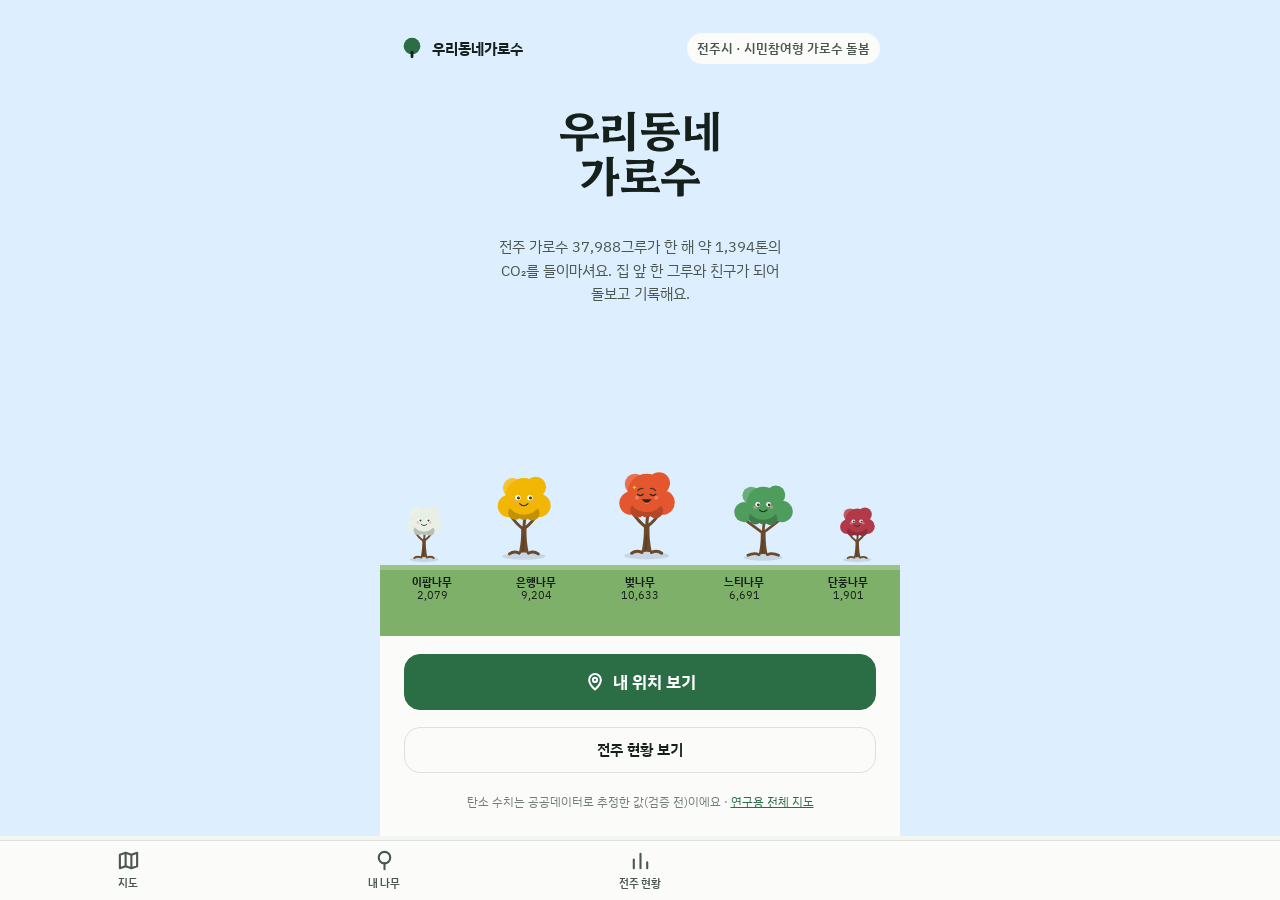
==== docs/index.html @ a2a8ff5c "시민 직접 나무 등록과 AI 잎 사진 수종 인식 추가 - 지도 '나무 등록': GPS 위치(정확도 원, 핀 끌기·지도 누르기, 전주 경계 밖 막기) → 사진 → 수종(목록·AI·모" ====
<!doctype html>
<html lang="ko">
<head>
<meta charset="utf-8">
<meta name="viewport" content="width=device-width, initial-scale=1, viewport-fit=cover">
<title>우리동네가로수</title>
<meta name="description" content="전주 가로수와 친구가 되어 돌보고, 나무의 탄소 흡수와 나의 생활 실천 감축을 함께 기록하는 시민참여형 가로수 SNS">
<meta name="theme-color" content="#2b6d45">
<link rel="icon" href="data:image/svg+xml,%3Csvg xmlns='http://www.w3.org/2000/svg' viewBox='0 0 32 32'%3E%3Ccircle cx='16' cy='13' r='10' fill='%232b6d45'/%3E%3Crect x='14.5' y='20' width='3' height='9' rx='1' fill='%23185131'/%3E%3C/svg%3E">
<link rel="preconnect" href="https://fonts.googleapis.com">
<link rel="preconnect" href="https://fonts.gstatic.com" crossorigin>
<link rel="stylesheet" href="https://fonts.googleapis.com/css2?family=Hahmlet:wght@500;650&family=IBM+Plex+Sans+KR:wght@400;500;600&family=IBM+Plex+Mono:wght@400;500&display=swap">
<link rel="stylesheet" href="styles.css">
<link rel="stylesheet" href="home.css">
<link rel="stylesheet" href="design.css">
<link rel="stylesheet" href="register.css">
</head>
<body class="app intro-mode">
<header class="topbar" id="topbar">
  <button type="button" class="back-btn" id="backBtn" aria-label="뒤로 가기">‹ <span>뒤로</span></button>
  <span class="topbar-title" id="topbarTitle"></span>
  <a class="home-btn" href="#intro" aria-label="처음 화면">처음</a>
</header>
<main id="main">
  <section id="s-intro" class="screen" aria-label="시작 화면">
    <div class="intro-inner"><h1 class="intro-title">우리동네<br>가로수</h1><p class="intro-lede">불러오는 중…</p></div>
  </section>
  <section id="s-city" class="screen" hidden aria-label="전주 가로수 현황"></section>
  <section id="s-map" class="screen map-screen" hidden aria-label="지도에서 가로수 찾기"></section>
  <section id="s-sns" class="screen" hidden aria-label="내 나무"></section>
  <section id="s-tree" class="screen" hidden aria-label="나무 프로필"></section>
  <section id="s-chat" class="screen" hidden aria-label="나무와 대화"></section>
  <section id="s-group" class="screen" hidden aria-label="공동보호자 대화"></section>
  <section id="s-photo" class="screen" hidden aria-label="실제 나무 사진과 캐릭터"></section>
  <section id="s-ar" class="screen" hidden aria-label="AR 보기"></section>
</main>

<nav class="tabbar" aria-label="화면">
  <a href="#map" data-screen="map" aria-current="false"><svg viewBox="0 0 24 24" fill="none" stroke="currentColor" stroke-width="2.2" stroke-linejoin="round" aria-hidden="true"><path d="M3 6l6-2 6 2 6-2v14l-6 2-6-2-6 2z"/><path d="M9 4v14M15 6v14"/></svg>지도</a>
  <a href="#sns" data-screen="sns" aria-current="false"><svg viewBox="0 0 24 24" fill="none" stroke="currentColor" stroke-width="2.2" stroke-linecap="round" aria-hidden="true"><circle cx="12" cy="9" r="6"/><path d="M12 15v6"/></svg>내 나무</a>
  <a href="#city" data-screen="city" aria-current="false"><svg viewBox="0 0 24 24" fill="none" stroke="currentColor" stroke-width="2.2" stroke-linecap="round" aria-hidden="true"><path d="M5 20V11M12 20V5M19 20v-6"/></svg>전주 현황</a>
</nav>
<div id="toast" role="status" hidden></div>

<script type="importmap">
{ "imports": {
    "three": "https://unpkg.com/three@0.186.1/build/three.module.js",
    "three/addons/": "https://unpkg.com/three@0.186.1/examples/jsm/"
} }
</script>
<script type="module" src="js/home.js"></script>
</body>
</html>
---- docs/styles.css ----
/* 한 화면 지도 앱. 데스크톱은 오른쪽 나무 패널, 휴대폰은 아래에서 올라오는 시트 */
:root {
  --bg: #f3f5f1;
  --surface: #fbfcfa;
  --ink: #15201a;
  --ink-2: #4b574e;
  --muted: #737d75;
  --line: #dce2db;
  --accent: #2b6d45;
  --accent-ink: #ffffff;
  --accent-soft: #e2ede5;
  --seq-1: #8cbf9c; --seq-2: #63a47a; --seq-3: #448a5c; --seq-4: #2b6d45; --seq-5: #185131;
  --good: #0ca30c; --warning: #fab219; --serious: #ec835a; --critical: #d03b3b;
  --shadow: 0 6px 24px rgba(21, 32, 26, 0.14);
  --font-display: "Hahmlet", "IBM Plex Sans KR", "Apple SD Gothic Neo", serif;
  --font-body: "IBM Plex Sans KR", "Apple SD Gothic Neo", "Malgun Gothic", system-ui, sans-serif;
  --font-num: "IBM Plex Mono", ui-monospace, Consolas, monospace;
  --bar-h: 56px;
  color-scheme: light;
}
@media (prefers-color-scheme: dark) {
  :root {
    --bg: #0f1310; --surface: #161b17; --ink: #e9eee8; --ink-2: #aeb8af; --muted: #858f87;
    --line: #28312b; --accent: #74c68e; --accent-ink: #0f1310; --accent-soft: #1c2a21;
    --seq-1: #2f5c3e; --seq-2: #3b7d50; --seq-3: #4ea267; --seq-4: #74c68e; --seq-5: #aee6bd;
    --shadow: 0 6px 24px rgba(0, 0, 0, 0.45);
    color-scheme: dark;
  }
}

* { box-sizing: border-box; }
[hidden] { display: none !important; }
html, body { height: 100%; margin: 0; }
body { background: var(--bg); color: var(--ink); font-family: var(--font-body); font-size: 15px; line-height: 1.55; display: flex; flex-direction: column; }
h1, h2, h3 { font-family: var(--font-display); font-weight: 650; line-height: 1.25; margin: 0; text-wrap: balance; }
a { color: var(--accent); }
.sr-only { position: absolute; width: 1px; height: 1px; overflow: hidden; clip: rect(0 0 0 0); white-space: nowrap; }
.num { font-family: var(--font-num); font-variant-numeric: tabular-nums; }
button, input, select, textarea { font: inherit; color: inherit; }
:focus-visible { outline: 2px solid var(--accent); outline-offset: 2px; }

.bar { flex: 0 0 auto; height: calc(var(--bar-h) + env(safe-area-inset-top, 0px)); padding: env(safe-area-inset-top, 0px) 16px 0; display: flex; align-items: center; justify-content: space-between; gap: 12px; background: var(--surface); border-bottom: 1px solid var(--line); z-index: 5; }
.brand { display: flex; align-items: baseline; gap: 8px; text-decoration: none; color: var(--ink); min-width: 0; }
.brand svg { width: 22px; height: 22px; align-self: center; fill: var(--accent); }
.brand span { font-family: var(--font-display); font-weight: 650; font-size: 18px; white-space: nowrap; }
.brand small { color: var(--muted); font-size: 12px; white-space: nowrap; }
.tabs { display: flex; gap: 2px; background: var(--bg); border: 1px solid var(--line); border-radius: 8px; padding: 3px; }
.tabs button { border: 0; background: transparent; color: var(--ink-2); padding: 5px 12px; border-radius: 6px; cursor: pointer; font-size: 14px; }
.tabs button[aria-pressed="true"] { background: var(--surface); color: var(--ink); font-weight: 600; box-shadow: 0 0 0 1px var(--line); }

main { flex: 1 1 auto; position: relative; min-height: 0; }
.view { position: absolute; inset: 0; }
.view[hidden] { display: none; }
#map { position: absolute; inset: 0; }

.map-controls { position: absolute; top: 12px; left: 12px; right: 12px; display: flex; flex-wrap: wrap; gap: 8px; pointer-events: none; max-width: 720px; }
.map-controls > * { pointer-events: auto; }
.field input, .field select { height: 38px; border: 1px solid var(--line); border-radius: 8px; background: var(--surface); padding: 0 10px; box-shadow: var(--shadow); }
.field input { width: min(300px, 70vw); }
.btn { height: 38px; padding: 0 14px; border-radius: 8px; border: 1px solid var(--accent); background: var(--accent); color: var(--accent-ink); cursor: pointer; font-weight: 500; }
.btn.ghost { background: var(--surface); color: var(--ink); border-color: var(--line); box-shadow: var(--shadow); }
.btn.small { height: 32px; padding: 0 12px; font-size: 13.5px; }
.btn.ghost[aria-pressed="true"] { background: var(--accent); color: var(--accent-ink); border-color: var(--accent); }
.legend .note { color: var(--muted); max-width: 300px; }
.legend .shapes { display: flex; gap: 10px; align-items: center; }
.legend .shapes svg { width: 14px; height: 14px; fill: var(--ink-2); vertical-align: -2px; margin-right: 3px; }
.deck-tooltip { font-family: var(--font-body) !important; font-size: 12.5px !important; border-radius: 6px; white-space: pre-line; }
.btn:disabled { opacity: 0.5; cursor: default; }

.legend { position: absolute; left: 12px; bottom: 56px; background: var(--surface); border: 1px solid var(--line); border-radius: 8px; padding: 8px 10px; font-size: 12px; color: var(--ink-2); box-shadow: var(--shadow); display: grid; gap: 4px; max-width: calc(100% - 24px); }
.legend .ramp { display: flex; gap: 2px; align-items: center; }
.legend .ramp i { width: 22px; height: 10px; border-radius: 2px; display: block; }
.status { position: absolute; top: 60px; left: 50%; transform: translateX(-50%); background: var(--surface); border: 1px solid var(--line); border-radius: 999px; padding: 6px 14px; font-size: 13px; color: var(--ink-2); box-shadow: var(--shadow); }
.status:empty { display: none; }

.sheet { position: absolute; top: 12px; right: 12px; bottom: 12px; width: min(400px, calc(100% - 24px)); background: var(--surface); border: 1px solid var(--line); border-radius: 12px; box-shadow: var(--shadow); overflow-y: auto; padding: 18px; display: grid; gap: 14px; align-content: start; z-index: 3; }
@media (max-width: 720px) {
  .sheet { top: auto; left: 0; right: 0; bottom: 0; width: auto; max-height: 72%; border-radius: 14px 14px 0 0; padding-bottom: calc(18px + env(safe-area-inset-bottom, 0px)); }
  .legend { bottom: 44px; }
  .brand small { display: none; }
}
.sheet-head { display: flex; justify-content: space-between; align-items: start; gap: 10px; }
.sheet-head h2 { font-size: 22px; }
.sheet-head .id { font-family: var(--font-num); font-size: 12px; color: var(--muted); }
.close { border: 0; background: var(--bg); width: 32px; height: 32px; border-radius: 50%; cursor: pointer; font-size: 18px; line-height: 1; color: var(--ink-2); flex: 0 0 auto; }
.meta { display: grid; grid-template-columns: max-content minmax(0, 1fr); gap: 4px 14px; font-size: 14px; margin: 0; }
.meta dt { color: var(--muted); }
.meta dd { margin: 0; min-width: 0; }
.chip { display: inline-flex; align-items: center; gap: 6px; font-size: 12.5px; border: 1px solid var(--line); border-radius: 999px; padding: 1px 9px; color: var(--ink-2); background: var(--surface); }
.chip .dot { width: 8px; height: 8px; border-radius: 50%; }
.story { font-size: 14.5px; color: var(--ink); background: var(--bg); border-radius: 10px; padding: 12px 14px; margin: 0; }

.seg { display: inline-flex; flex-wrap: wrap; border: 1px solid var(--line); border-radius: 8px; padding: 3px; gap: 3px; background: var(--bg); }
.seg button { border: 0; background: transparent; color: var(--ink-2); padding: 5px 10px; border-radius: 6px; cursor: pointer; font-size: 13px; }
.seg button[aria-pressed="true"] { background: var(--surface); color: var(--ink); box-shadow: 0 0 0 1px var(--line); font-weight: 600; }
.card { border: 1px solid var(--line); border-radius: 10px; padding: 14px; display: grid; gap: 8px; }
.card .k { font-size: 13px; color: var(--ink-2); }
.card .big { font-family: var(--font-display); font-size: 32px; font-weight: 650; line-height: 1.15; }
.card .big small { font-family: var(--font-body); font-size: 14px; font-weight: 400; color: var(--ink-2); margin-left: 4px; }
.card .limit { font-size: 13px; color: var(--ink-2); margin: 0; }
.card.measured { border-color: var(--accent); background: var(--accent-soft); }
.track { position: relative; height: 14px; }
.track .rail { position: absolute; left: 0; right: 0; top: 6px; height: 2px; background: var(--line); border-radius: 2px; }
.track .band { position: absolute; top: 3px; height: 8px; background: var(--accent-soft); border: 1px solid var(--accent); border-radius: 4px; }
.track .mid { position: absolute; top: 0; width: 2px; height: 14px; background: var(--accent); }
.track-labels { display: flex; justify-content: space-between; gap: 6px; font-size: 11.5px; color: var(--muted); }
details { font-size: 13px; color: var(--ink-2); }
details summary { cursor: pointer; color: var(--ink); font-weight: 500; }
details ol { margin: 6px 0 0; padding-left: 18px; display: grid; gap: 3px; }

.block { display: grid; gap: 10px; border-top: 1px solid var(--line); padding-top: 14px; }
.block h3 { font-size: 16px; font-family: var(--font-body); font-weight: 600; }
.hint { font-size: 12.5px; color: var(--muted); margin: 0; }
form.obs { display: grid; gap: 10px; }
form.obs fieldset { border: 0; padding: 0; margin: 0; display: grid; gap: 6px; }
form.obs legend { font-size: 13px; color: var(--ink-2); margin-bottom: 4px; padding: 0; }
.opts { display: flex; flex-wrap: wrap; gap: 6px; }
.opts label { display: inline-flex; align-items: center; gap: 5px; border: 1px solid var(--line); border-radius: 999px; padding: 3px 10px; font-size: 13px; cursor: pointer; background: var(--surface); }
.opts input { accent-color: var(--accent); margin: 0; }
.row { display: flex; flex-wrap: wrap; gap: 8px; align-items: center; }
.row input[type="number"], form.obs textarea, form.obs select { border: 1px solid var(--line); border-radius: 8px; background: var(--surface); padding: 6px 10px; }
.row input[type="number"] { width: 110px; }
form.obs textarea { width: 100%; min-height: 60px; resize: vertical; }
.records { list-style: none; margin: 0; padding: 0; display: grid; gap: 6px; }
.records li { font-size: 13px; background: var(--bg); border-radius: 8px; padding: 8px 10px; }
.records time { font-family: var(--font-num); color: var(--muted); margin-right: 6px; }

.page { overflow-y: auto; }
.page-inner { max-width: 880px; margin: 0 auto; padding: 28px 16px 64px; display: grid; gap: 14px; }
.page-inner h1 { font-size: clamp(26px, 4vw, 34px); }
.page-inner h2 { font-size: 20px; margin-top: 12px; }
.page-inner ul { margin: 0; padding-left: 20px; display: grid; gap: 6px; }
.lede { color: var(--ink-2); font-size: 16px; max-width: 68ch; margin: 0; }
.small:not(.btn) { font-size: 13px; color: var(--ink-2); }
.kpis { display: grid; grid-template-columns: repeat(auto-fit, minmax(190px, 1fr)); gap: 10px; }
.kpi { background: var(--surface); border: 1px solid var(--line); border-radius: 10px; padding: 12px 14px; display: grid; gap: 2px; }
.kpi .label { font-size: 13px; color: var(--ink-2); }
.kpi .value { font-size: 24px; font-weight: 600; }
.kpi .value small { font-size: 13px; font-weight: 400; color: var(--ink-2); margin-left: 2px; }
.kpi .sub { font-size: 12px; color: var(--muted); }
.tablebox { overflow-x: auto; border: 1px solid var(--line); border-radius: 10px; background: var(--surface); }
table { border-collapse: collapse; width: 100%; font-size: 14px; }
th, td { text-align: left; padding: 8px 12px; border-bottom: 1px solid var(--line); }
th { font-size: 12.5px; font-weight: 500; color: var(--muted); white-space: nowrap; }
td.r, th.r { text-align: right; white-space: nowrap; }
tr:last-child td { border-bottom: 0; }
.notice { border: 1px solid var(--line); background: var(--surface); border-radius: 10px; padding: 12px 14px; font-size: 14px; color: var(--ink-2); margin: 0; }
.notice b { color: var(--ink); }

.maplibregl-ctrl-attrib { font-size: 11px; }

/* 나무 한 그루 3D 뷰어: 휴대폰은 위 3D·아래 패널, 넓은 화면은 오른쪽 패널 */
.viewer { position: fixed; inset: 0; z-index: 30; background: var(--bg); display: grid; grid-template-rows: auto minmax(0, 1fr) auto; padding-top: env(safe-area-inset-top, 0px); }
.viewer-head { display: flex; justify-content: space-between; align-items: center; gap: 10px; padding: 10px 16px; background: var(--surface); border-bottom: 1px solid var(--line); }
.viewer-head h2 { font-size: 20px; }
.viewer-head .id { font-family: var(--font-num); font-size: 12px; color: var(--muted); }
.viewer-stage { position: relative; min-height: 0; overflow: hidden; touch-action: none; }
.viewer-stage canvas { display: block; width: 100%; height: 100%; }
.viewer-panel { background: var(--surface); border-top: 1px solid var(--line); padding: 14px 16px calc(14px + env(safe-area-inset-bottom, 0px)); display: grid; gap: 10px; max-height: 48vh; overflow-y: auto; }
.viewer-info { display: grid; gap: 4px; font-size: 14px; }
.range { display: grid; grid-template-columns: auto minmax(0, 1fr) 4.5em; gap: 10px; align-items: center; font-size: 14px; color: var(--ink-2); }
.range input { width: 100%; accent-color: var(--accent); }
.range output { text-align: right; color: var(--ink); }
.ar-box { display: grid; gap: 8px; }
.ar-box model-viewer { width: 100%; height: 240px; background: var(--bg); border-radius: 10px; --poster-color: transparent; }
@media (min-width: 900px) {
  .viewer { grid-template-columns: minmax(0, 1fr) 360px; grid-template-rows: auto minmax(0, 1fr); }
  .viewer-head { grid-column: 1 / -1; }
  .viewer-panel { grid-row: 2; grid-column: 2; max-height: none; border-top: 0; border-left: 1px solid var(--line); align-content: start; }
}
@media (prefers-reduced-motion: reduce) { * { scroll-behavior: auto !important; } }
---- docs/home.css ----
/* 인트로·전주 현황·동네 찾기·나무 SNS 화면. 색·글꼴 토큰과 카드·버튼은 styles.css를 같이 쓴다 */
body.app { display: block; min-height: 100%; padding-bottom: calc(64px + env(safe-area-inset-bottom, 0px)); }
body.app.intro-mode { padding-bottom: 0; }
body.app main { position: static; }
.screen { min-height: 60vh; }
body.app h1, body.app h2, body.app h3, body.app p, body.app .sub, body.app .kpi .label { word-break: keep-all; overflow-wrap: anywhere; }
.page-inner { max-width: 640px; grid-template-columns: minmax(0, 1fr); }
.page-inner > * { min-width: 0; }
.screen-head { display: flex; justify-content: space-between; align-items: start; gap: 10px; }
.screen-head h1 { font-size: clamp(22px, 5vw, 28px); }
.eyebrow { font-size: 12.5px; color: var(--accent); font-weight: 600; letter-spacing: 0.02em; margin: 0 0 4px; }
.sub { font-size: 13px; color: var(--ink-2); }
.small:not(.btn) { font-size: 13px; color: var(--ink-2); margin: 0; }
.empty { color: var(--muted); text-align: center; padding: 24px 12px; }
.row.between { justify-content: space-between; }
.row.end { justify-content: flex-end; }
.btn.big { height: 48px; padding: 0 22px; font-size: 16px; border-radius: 12px; display: inline-flex; align-items: center; text-decoration: none; }
.btn.danger { color: var(--critical); border-color: var(--critical); }
a.btn { text-decoration: none; display: inline-flex; align-items: center; }
.chip.weather { font-size: 12.5px; white-space: nowrap; }
.btn-chip { cursor: pointer; }
.btn-chip:hover { background: var(--accent-soft); }

/* 하단 탭 */
.tabbar { position: fixed; left: 0; right: 0; bottom: 0; display: grid; grid-template-columns: repeat(4, 1fr); background: var(--surface); border-top: 1px solid var(--line); padding-bottom: env(safe-area-inset-bottom, 0px); z-index: 20; }
.tabbar a { text-decoration: none; color: var(--ink-2); font-size: 11.5px; display: grid; justify-items: center; gap: 2px; padding: 8px 4px 6px; }
.tabbar a .ico { font-size: 20px; line-height: 1; }
.tabbar a[aria-current="page"] { color: var(--accent); font-weight: 600; }
body.intro-mode .tabbar { display: none; }

/* 토스트 */
#toast { position: fixed; left: 50%; bottom: calc(76px + env(safe-area-inset-bottom, 0px)); transform: translateX(-50%); background: var(--ink); color: var(--bg); padding: 9px 16px; border-radius: 999px; font-size: 13.5px; box-shadow: var(--shadow); z-index: 40; max-width: calc(100% - 32px); }
#toast.bad { background: var(--critical); color: #fff; }

/* 나무 그림 공통 */
.svgwrap { display: contents; }
svg.tree { display: block; height: auto; }
.sway .tree-crown, .sway .tree-face { transform-box: fill-box; transform-origin: 50% 100%; animation: sway 4.5s ease-in-out infinite alternate; animation-delay: var(--delay, 0s); }
@keyframes sway { from { transform: rotate(-1.6deg); } to { transform: rotate(1.6deg); } }
@media (prefers-reduced-motion: reduce) { .sway .tree-crown, .sway .tree-face { animation: none; } }
.avatar { --size: 56px; width: var(--size); height: var(--size); border-radius: 50%; background: var(--accent-soft); display: inline-flex; align-items: flex-end; justify-content: center; overflow: hidden; flex: 0 0 auto; border: 2px solid var(--surface); box-shadow: 0 0 0 1px var(--line); }
.avatar svg { width: 130%; height: auto; margin-bottom: -12%; }
.avatar.plus { align-items: center; font-size: 26px; color: var(--accent); background: var(--surface); border: 2px dashed var(--line); }

/* 1. 인트로 */
#s-intro { position: relative; min-height: 100dvh; overflow: hidden; display: grid; align-items: center; }
.intro-sky { position: absolute; inset: 0; background: linear-gradient(180deg, #cfe8ff 0%, #eaf4ff 45%, var(--bg) 100%); }
@media (prefers-color-scheme: dark) { .intro-sky { background: linear-gradient(180deg, #0b1626 0%, #122236 45%, var(--bg) 100%); } }
.intro-inner { position: relative; max-width: 760px; margin: 0 auto; padding: 48px 16px 28px; display: grid; gap: 10px; text-align: center; width: 100%; }
.intro-title { font-size: clamp(40px, 11vw, 72px); line-height: 1.02; letter-spacing: -0.01em; }
.intro-lede { max-width: 48ch; margin: 6px auto 0; color: var(--ink-2); font-size: 15.5px; }
.skyline { display: flex; align-items: flex-end; gap: 2px; margin-top: 18px; overflow-x: auto; padding: 0 8px; scrollbar-width: none; }
.skyline::-webkit-scrollbar { display: none; }
.skyline-item { margin: 0; display: grid; justify-items: center; gap: 2px; flex: 0 0 auto; }
/* 가운데 정렬하되, 좁은 화면에서는 왼쪽부터 스크롤되게 */
.skyline-item:first-child { margin-left: auto; }
.skyline-item:last-child { margin-right: auto; }
.skyline-item figcaption { font-size: 11.5px; color: var(--ink-2); display: grid; line-height: 1.2; }
.skyline-item figcaption b { color: var(--ink); font-weight: 600; }
.ground { height: 10px; margin: -4px -16px 0; background: linear-gradient(180deg, #7fb069, #5f9150); border-radius: 999px 999px 0 0; }
@media (prefers-color-scheme: dark) { .ground { background: linear-gradient(180deg, #2f5d3a, #1c3a24); } }
.intro-actions { display: flex; flex-wrap: wrap; justify-content: center; gap: 10px; margin-top: 16px; }
.intro-foot { font-size: 12px; color: var(--muted); margin: 6px 0 0; }

/* 2. 전주 현황 */
.hero { text-align: center; padding: 10px 0 4px; }
.hero-num { font-family: var(--font-display); font-size: clamp(44px, 12vw, 72px); font-weight: 650; line-height: 1; color: var(--accent); }
.hero-sub { color: var(--ink-2); font-size: 13.5px; margin-top: 6px; }
.kpis.tight { grid-template-columns: repeat(2, 1fr); }
.spark { width: 100%; height: auto; display: block; }
.species-row { display: flex; gap: 10px; overflow-x: auto; padding: 4px 0 10px; scroll-snap-type: x proximity; }
.sp-card { flex: 0 0 118px; scroll-snap-align: start; background: var(--surface); border: 1px solid var(--line); border-radius: 12px; padding: 8px 6px 10px; display: grid; justify-items: center; gap: 2px; font-size: 13px; }
.sp-card b { font-weight: 600; }
.sp-card .sub { font-size: 12px; color: var(--muted); }
.cta { text-align: center; margin: 8px 0; }

/* 3. 동네 찾기 */
.addr-form { display: flex; gap: 8px; flex-wrap: wrap; }
.addr-form .field.grow { flex: 1 1 220px; display: flex; }
.addr-form .field input { width: 100%; }
.street-wrap { position: relative; border: 1px solid var(--line); border-radius: 14px; overflow: hidden; background: var(--surface); }
.street-sky { position: absolute; inset: 0 0 34px 0; background: linear-gradient(180deg, #d9edff, #f2f8ff 70%, #e9f2e4); }
@media (prefers-color-scheme: dark) { .street-sky { background: linear-gradient(180deg, #0e1a2a, #142235 70%, #16261b); } }
.street-ground { height: 34px; background: linear-gradient(180deg, #8fb37a, #6e9560 40%, #b9b2a2 41%, #a8a090); }
@media (prefers-color-scheme: dark) { .street-ground { background: linear-gradient(180deg, #2f5d3a, #244a2e 40%, #3a3a36 41%, #2c2c29); } }
.street { position: relative; display: flex; align-items: flex-end; gap: 0; overflow-x: auto; padding: 24px 12px 0; min-height: 260px; scroll-snap-type: x proximity; }
.tree-slot { flex: 0 0 auto; border: 0; background: transparent; padding: 0 2px; cursor: pointer; display: grid; justify-items: center; gap: 0; border-radius: 10px; scroll-snap-align: center; }
.tree-slot svg { display: block; transition: transform 0.2s; }
.tree-slot:hover svg, .tree-slot[aria-pressed="true"] svg { transform: translateY(-4px) scale(1.04); }
.tree-slot[aria-pressed="true"] { outline: 2px solid var(--accent); outline-offset: -2px; }
.slot-label { display: grid; font-size: 11.5px; color: var(--ink-2); line-height: 1.2; background: color-mix(in srgb, var(--surface) 80%, transparent); border-radius: 6px; padding: 2px 6px; margin-bottom: 4px; }
.slot-label b { color: var(--ink); font-weight: 600; }
.slot-label .tag { color: var(--accent); font-weight: 600; }
.tree-card-head { display: flex; gap: 12px; align-items: center; }
.tree-card-head h2 { font-size: 20px; }
.tree-card-head .id { font-family: var(--font-num); font-size: 12px; color: var(--muted); }

/* 4. SNS */
.stories { display: flex; gap: 14px; overflow-x: auto; padding: 4px 2px 8px; }
.story { display: grid; justify-items: center; gap: 4px; text-decoration: none; color: var(--ink); font-size: 12px; flex: 0 0 auto; }
.story .avatar { --size: 60px; box-shadow: 0 0 0 2px var(--accent); }
.story.add .avatar { box-shadow: none; }
.feed { display: grid; gap: 10px; }
.post { background: var(--surface); border: 1px solid var(--line); border-radius: 12px; padding: 12px; display: grid; gap: 8px; }
.post header { display: flex; align-items: center; gap: 8px; }
.post header a { color: var(--ink); text-decoration: none; }
.post p { margin: 0; font-size: 14px; }
.post-photo { width: 100%; max-height: 360px; object-fit: cover; border-radius: 10px; background: var(--bg); }
.badges { display: flex; flex-wrap: wrap; gap: 6px; }
.badge { font-size: 12px; border-radius: 999px; padding: 2px 9px; background: var(--accent); color: var(--accent-ink); font-weight: 600; }
.badge.green { background: var(--seq-5); color: #fff; }
.badge.soft { background: var(--accent-soft); color: var(--ink-2); font-weight: 500; }
.act-icon { font-size: 15px; }
.empty-state { display: grid; justify-items: center; gap: 12px; text-align: center; padding: 20px 0; color: var(--ink-2); }

/* 프로필 */
.back { text-decoration: none; color: var(--ink-2); font-size: 14px; }
.profile-head { display: flex; gap: 16px; align-items: center; }
.profile-head .avatar { --size: 120px; }
.profile-info { display: grid; gap: 3px; min-width: 0; }
.name-btn { border: 0; background: transparent; padding: 0; display: inline-flex; align-items: baseline; gap: 6px; cursor: pointer; text-align: left; color: inherit; }
.name-btn h1 { font-size: 26px; }
.name-btn .edit { color: var(--muted); font-size: 14px; }
.mood { font-size: 13px; color: var(--accent); font-weight: 600; }
.actions { display: flex; flex-wrap: wrap; gap: 8px; }
.actions .btn { height: 38px; }
.card.suggest { border-color: var(--accent); background: var(--accent-soft); }
.sug { display: grid; gap: 6px; padding-top: 6px; border-top: 1px solid color-mix(in srgb, var(--accent) 25%, transparent); }
.sug:first-of-type { border-top: 0; padding-top: 0; }
.sug p { margin: 0; font-size: 14px; }
.sug .btn { justify-self: end; }
.sug .why { color: var(--muted); font-size: 12px; }

/* 대화 */
.chat { max-width: 640px; margin: 0 auto; padding: 0 0 8px; display: grid; gap: 10px; }
.chat-head { position: sticky; top: 0; z-index: 5; display: flex; align-items: center; gap: 10px; padding: 10px 16px; background: var(--surface); border-bottom: 1px solid var(--line); }
.chat-head .back { font-size: 20px; }
.chat-head .online { margin-left: auto; font-size: 11.5px; color: var(--good); }
.msgs { display: grid; gap: 8px; padding: 6px 16px; }
.msgs .day { text-align: center; font-size: 11.5px; color: var(--muted); margin: 8px 0 2px; }
.bubble { display: flex; gap: 8px; align-items: flex-end; max-width: 86%; }
.bubble.me { margin-left: auto; flex-direction: row-reverse; }
.bubble-body { background: var(--surface); border: 1px solid var(--line); border-radius: 16px 16px 16px 4px; padding: 9px 12px; display: grid; gap: 6px; }
.bubble.me .bubble-body { background: var(--accent); color: var(--accent-ink); border-color: var(--accent); border-radius: 16px 16px 4px 16px; }
.bubble-body p { margin: 0; font-size: 14.5px; line-height: 1.5; }
.bubble-body time { font-size: 10.5px; color: var(--muted); justify-self: end; }
.bubble.me .bubble-body time { color: color-mix(in srgb, var(--accent-ink) 70%, transparent); }
.bubble.typing .dots { letter-spacing: 2px; color: var(--muted); animation: blink 1s infinite; }
@keyframes blink { 50% { opacity: 0.3; } }
.chips { display: flex; gap: 6px; overflow-x: auto; padding: 0 16px; scrollbar-width: none; }
.chips .chip { white-space: nowrap; flex: 0 0 auto; }
.bubble-body .btn { justify-self: start; }
.composer { position: sticky; bottom: calc(64px + env(safe-area-inset-bottom, 0px)); display: flex; gap: 8px; padding: 8px 16px; background: var(--bg); }
.composer input { flex: 1; height: 42px; border: 1px solid var(--line); border-radius: 999px; padding: 0 16px; background: var(--surface); min-width: 0; }

/* 대화상자(활동 기록, 이름 짓기) */
.sheet-dialog { border: 0; border-radius: 16px; padding: 0; width: min(520px, calc(100% - 24px)); background: var(--surface); color: var(--ink); box-shadow: var(--shadow); }
.sheet-dialog::backdrop { background: rgba(0, 0, 0, 0.45); }
.dialog-form { padding: 18px; display: grid; gap: 12px; max-height: 88dvh; overflow-y: auto; }
.dialog-form h2 { font-size: 19px; }
.dialog-body { display: grid; gap: 10px; }
.dialog-body input[type="text"], .dialog-body input[type="number"], .dialog-body textarea { border: 1px solid var(--line); border-radius: 8px; background: var(--bg); padding: 8px 10px; width: 100%; }
.dialog-body input[type="number"] { width: 120px; }
.dialog-body textarea { min-height: 56px; resize: vertical; }
.file { display: grid; gap: 4px; font-size: 13px; color: var(--ink-2); }
.act-list { display: grid; grid-template-columns: repeat(2, 1fr); gap: 6px; }
.act { border: 1px solid var(--line); background: var(--bg); border-radius: 10px; padding: 8px 10px; display: grid; grid-template-columns: auto 1fr; gap: 2px 8px; text-align: left; cursor: pointer; }
.act[aria-pressed="true"] { border-color: var(--accent); background: var(--accent-soft); }
.act .act-icon { grid-row: span 2; font-size: 20px; align-self: center; }
.act .act-label { font-weight: 600; font-size: 13.5px; }
.act .act-sub { font-size: 11.5px; color: var(--muted); }
.act-form { display: grid; gap: 8px; }
@media (max-width: 420px) { .act-list { grid-template-columns: 1fr; } .kpis.tight { grid-template-columns: 1fr 1fr; } }

/* 온라인(공동보호자·동네 순위) */
.card.online h3 { font-size: 15px; font-family: var(--font-body); font-weight: 600; margin-top: 4px; }
table.rank td, table.rank th { padding: 6px 10px; font-size: 13.5px; }
table.rank tr.me td { background: var(--accent-soft); font-weight: 600; }
.card.co .k { font-weight: 600; }
.event { align-self: center; font-size: 12px; color: var(--ink-2); background: var(--accent-soft); border-radius: 999px; padding: 3px 12px; }
.who-avatar { width: 30px; height: 30px; border-radius: 50%; background: var(--accent); color: var(--accent-ink); display: inline-flex; align-items: center; justify-content: center; font-size: 13px; font-weight: 600; flex: 0 0 auto; }
.bubble-body .who { font-size: 12px; color: var(--accent); }

/* 상단바: 뒤로 가기 · 화면 이름 ('처음'은 하단 탭으로 옮김) */
.topbar { position: sticky; top: 0; z-index: 15; display: grid; grid-template-columns: 76px minmax(0, 1fr) 76px; align-items: center; gap: 8px; height: calc(48px + env(safe-area-inset-top, 0px)); padding: env(safe-area-inset-top, 0px) 8px 0 4px; background: color-mix(in srgb, var(--surface) 92%, transparent); backdrop-filter: blur(8px); border-bottom: 1px solid var(--line); }
body.intro-mode .topbar { display: none; }
.back-btn { border: 0; background: transparent; color: var(--accent); font-size: 15px; font-weight: 600; padding: 8px 10px; border-radius: 8px; cursor: pointer; display: inline-flex; align-items: center; gap: 2px; }
.back-btn:hover { background: var(--accent-soft); }
.topbar-title { text-align: center; font-weight: 600; font-size: 15px; overflow: hidden; text-overflow: ellipsis; white-space: nowrap; }
.chat-head { position: static; }
.chat-head .back { display: none; }

/* 캐릭터 전신 그림 */
.tree-fig { margin: 0; display: grid; justify-items: center; gap: 2px; }
.tree-fig svg { display: block; }
.tree-fig figcaption { font-weight: 600; font-size: 14px; }
.preview { display: grid; justify-items: center; }
.my-trees { display: flex; gap: 10px; overflow-x: auto; padding: 4px 2px 8px; scrollbar-width: none; }
.my-tree { flex: 0 0 auto; width: 140px; text-decoration: none; color: var(--ink); background: var(--surface); border: 1px solid var(--line); border-radius: 14px; padding: 8px 6px 10px; display: grid; justify-items: center; gap: 2px; text-align: center; }
.my-tree b { font-size: 14px; }
.my-tree .sub { font-size: 11.5px; }
.my-tree.add { color: var(--accent); border-style: dashed; align-content: center; }
.add-box { font-size: 40px; line-height: 1; height: 120px; display: grid; place-items: center; }
.profile-head { align-items: flex-end; }
.tree-card-head { align-items: flex-start; }

/* 실제 사진 · 캐릭터 나란히 */
.compare { display: grid; grid-template-columns: 1fr 1fr; gap: 10px; }
.pane { position: relative; background: var(--surface); border: 1px solid var(--line); border-radius: 14px; overflow: hidden; aspect-ratio: 3 / 4; display: grid; place-items: center; }
.pane img { width: 100%; height: 100%; object-fit: cover; }
.pane.char { background: linear-gradient(180deg, #d9edff 0%, #eef6ff 55%, #dcebd4 56%, #cfe3c4 100%); }
@media (prefers-color-scheme: dark) { .pane.char { background: linear-gradient(180deg, #0e1a2a 0%, #142235 55%, #1c3a24 56%, #16261b 100%); } }
.pane.char svg { width: 88%; height: auto; margin-bottom: 8%; }
.pane-label { position: absolute; left: 8px; bottom: 8px; right: 8px; font-size: 11.5px; background: color-mix(in srgb, var(--surface) 88%, transparent); border-radius: 999px; padding: 2px 8px; white-space: nowrap; overflow: hidden; text-overflow: ellipsis; }
.pane-empty { display: grid; gap: 8px; justify-items: center; padding: 12px; text-align: center; font-size: 13px; color: var(--ink-2); }
.pane-empty p { margin: 0; }
.thumbs { display: flex; gap: 6px; overflow-x: auto; padding: 2px; }
.thumb { border: 2px solid transparent; border-radius: 8px; padding: 0; background: none; display: grid; justify-items: center; gap: 2px; font-size: 11px; color: var(--ink-2); cursor: pointer; flex: 0 0 auto; }
.thumb img { width: 64px; height: 64px; object-fit: cover; border-radius: 6px; display: block; }
.thumb[aria-pressed="true"] { border-color: var(--accent); }

/* AR 화면 */
.ar-wrap { display: grid; grid-template-rows: minmax(0, 1fr) auto; height: calc(100dvh - 48px - 64px - env(safe-area-inset-top, 0px) - env(safe-area-inset-bottom, 0px)); max-width: 640px; margin: 0 auto; }
.ar-stage { position: relative; background: #141a16; overflow: hidden; touch-action: none; }
.ar-video { position: absolute; inset: 0; width: 100%; height: 100%; object-fit: cover; }
.ar-char { position: absolute; cursor: grab; touch-action: none; filter: drop-shadow(0 8px 12px rgba(0, 0, 0, 0.4)); transform-origin: 50% 100%; }
.ar-char:active { cursor: grabbing; }
.ar-char svg { display: block; pointer-events: none; }
.ar-controls { background: var(--surface); padding: 10px 16px; display: grid; gap: 8px; border-top: 1px solid var(--line); }
.ar-status { margin: 0; }

/* 위치 지도 */
.minimap { height: 240px; border-radius: 12px; overflow: hidden; border: 1px solid var(--line); background: var(--bg); position: relative; }
.minimap.small { height: 200px; }
.minimap .maplibregl-ctrl-attrib { font-size: 10px; }
.map-links { display: flex; flex-wrap: wrap; gap: 6px; }
.map-links a { font-size: 12.5px; border: 1px solid var(--line); border-radius: 999px; padding: 3px 10px; text-decoration: none; color: var(--ink-2); background: var(--surface); }
.map-links a:hover { border-color: var(--accent); color: var(--accent); }
.meta.ident dd.num { font-size: 13px; }
.meta.ident dd.addr .warn { color: var(--serious); }
.meta.ident dd .sub { display: block; }

/* 내 프로필(#profile): 생활 실천 · 내 기록 · 레벨 · 온라인 */
.back-btn { justify-self: start; }
.profile-me { justify-content: flex-start; align-items: center; gap: 12px; }
.me-avatar { width: 52px; height: 52px; border-radius: 50%; background: var(--accent); color: var(--accent-ink); display: inline-flex; align-items: center; justify-content: center; font-size: 22px; font-weight: 700; flex: 0 0 auto; }
.me-txt { min-width: 0; }
.me-txt h1 { overflow-wrap: anywhere; }
.me-txt .sub { margin: 2px 0 0; }
.level-card { gap: 6px; }
.level-card .level-name { font-size: 16px; font-weight: 700; color: var(--accent); }
.level-bar { height: 8px; border-radius: 999px; background: var(--accent-soft); overflow: hidden; }
.level-bar span { display: block; height: 100%; background: var(--accent); border-radius: inherit; min-width: 4px; }
.tally { display: flex; flex-wrap: wrap; gap: 6px; }
.tally .chip { font-size: 12.5px; }
.act-list.practice-grid { grid-template-columns: repeat(2, minmax(0, 1fr)); }
.practice-grid .act { padding: 8px 10px; grid-template-columns: minmax(0, 1fr); gap: 2px; align-content: start; }
.practice-grid .act .act-icon { grid-row: auto; font-size: 20px; align-self: start; line-height: 1.2; }
.practice-grid .act .act-label { font-size: 13px; line-height: 1.3; word-break: keep-all; overflow-wrap: anywhere; }
.practice-grid .act .act-sub { font-size: 11px; line-height: 1.3; word-break: keep-all; overflow-wrap: anywhere; }
/* 좁은 화면에서 동 이름이 한 글자씩 꺾이지 않게(표는 가로 스크롤) */
table.rank td, table.rank th { white-space: nowrap; }
@media (max-width: 360px) { table.rank td, table.rank th { padding: 6px 7px; } }
.act-sum { margin: 0; font-weight: 600; }
.tree-pick { display: flex; flex-wrap: wrap; gap: 6px; }
.tree-pick .pick { display: inline-flex; align-items: center; gap: 6px; border: 1px solid var(--line); background: var(--bg); color: var(--ink); border-radius: 999px; padding: 3px 12px 3px 3px; font: inherit; font-size: 13.5px; cursor: pointer; max-width: 100%; }
.tree-pick .pick-txt { display: grid; min-width: 0; text-align: left; line-height: 1.25; }
.tree-pick .pick-txt b, .tree-pick .pick-txt small { overflow: hidden; text-overflow: ellipsis; white-space: nowrap; }
.tree-pick .pick-txt b { font-weight: 600; }
.tree-pick .pick-txt small { font-size: 11px; color: var(--ink-2); }
.tree-pick .pick[aria-checked="true"] { border-color: var(--accent); background: var(--accent-soft); box-shadow: 0 0 0 1px var(--accent); }
.pick-head { display: flex; flex-wrap: wrap; align-items: baseline; justify-content: space-between; gap: 4px 8px; font-size: 14px; }
.pick-head .hint { margin: 0; }
.link-card { grid-template-columns: minmax(0, 1fr) auto; align-items: center; text-decoration: none; color: var(--ink); background: var(--surface); }
.link-card:hover { border-color: var(--accent); }
.link-card .chev { font-size: 22px; color: var(--accent); line-height: 1; }
---- docs/design.css ----
/* 디자인 후보 E(캐릭터 인트로) · D(지도 먼저) 반영. home.css 위에 얹는다 */
:root { --r-sm: 14px; --r-md: 16px; --r-lg: 24px; --shadow-float: 0 4px 16px rgba(21, 32, 26, 0.14); --sky: #DDEEFF; --map-bg: #EEF1EC; }
@media (prefers-color-scheme: dark) { :root { --shadow-float: 0 4px 16px rgba(0, 0, 0, 0.5); --sky: #0e1a2a; --map-bg: #161b17; } }
.btn { border-radius: 12px; font-weight: 600; }
.btn.big { height: 56px; border-radius: var(--r-md); font-size: 17px; font-weight: 700; justify-content: center; }
.btn.big.ghost { height: 46px; font-size: 15px; font-weight: 600; box-shadow: none; }
/* 탭 다섯 개: 처음 · 지도 · 내 나무 · 전주 현황 · 내 프로필 (320px 폭에서도 한 줄) */
.tabbar { grid-template-columns: repeat(5, minmax(0, 1fr)); }
.tabbar a { font-size: 11px; font-weight: 600; gap: 3px; padding: 8px 2px 8px; white-space: nowrap; min-width: 0; letter-spacing: -0.01em; }
.tabbar a svg { width: 23px; height: 23px; }
@media (max-width: 350px) { .tabbar a { font-size: 10.5px; letter-spacing: -0.03em; } }
.tabbar a[aria-current="page"] { font-weight: 700; }
body.map-mode .topbar { display: none; }
body.map-mode { padding-bottom: 0; }

/* 인트로(E) */
#s-intro { align-items: stretch; }
.intro-sky { background: var(--sky); }
.intro-inner { padding: 20px 0 0; gap: 0; max-width: 520px; text-align: center; grid-template-columns: minmax(0, 1fr); }
.intro-inner > * { min-width: 0; }
.intro-top { display: flex; align-items: center; justify-content: space-between; gap: 8px; padding: 0 20px; }
.intro-brand { display: flex; align-items: center; gap: 8px; font-weight: 700; font-size: 15px; color: var(--ink); }
.intro-brand svg { width: 24px; height: 24px; color: var(--accent); }
.intro-pill { font-size: 12.5px; font-weight: 600; color: var(--ink-2); background: var(--surface); padding: 6px 10px; border-radius: 999px; white-space: nowrap; }
.intro-title { font-size: 44px; margin-top: 30px; }
.intro-lede { font-size: 15px; max-width: 300px; margin: 14px auto 0; }
.intro-spacer { flex: 1 1 24px; min-height: 16px; }
/* 다섯 그루가 화면 너비에 맞게 나뉜다: 그루 수에 비례한 너비, 높이는 그에 따라 */
.skyline { display: flex; align-items: flex-end; justify-content: center; gap: 0; margin: 18px 0 0; padding: 0 4px; overflow: hidden; width: 100%; }
.skyline-item { position: relative; margin: 0; flex: var(--grow, 1) 1 0; min-width: 0; }
.skyline-item:first-child, .skyline-item:last-child { margin: 0; }
.skyline-item svg { width: 100%; height: auto; display: block; }
.skyline-item figcaption { display: none; }
.intro-ground { background: #7FB069; border-top: 5px solid #9CC48A; padding: 6px 0 8px; display: grid; grid-auto-flow: column; grid-auto-columns: 1fr; font-size: 11px; line-height: 1.25; color: #15201A; text-align: center; }
.intro-ground b { font-weight: 700; display: block; }
@media (prefers-color-scheme: dark) { .intro-ground { background: #2f5d3a; border-top-color: #3b7d50; color: #e9eee8; } }
.intro-panel { background: var(--surface); padding: 18px 24px calc(24px + env(safe-area-inset-bottom, 0px)); display: grid; gap: 8px; }
.intro-panel .btn.big { width: 100%; display: flex; gap: 8px; }
.intro-panel .btn svg { width: 20px; height: 20px; }
.intro-foot { color: var(--muted); font-size: 12px; margin: 4px 0 0; }
/* 인트로에서도 하단 탭을 보여 준다: '처음' 탭이 지금 화면임을 알리고, 다른 탭으로 바로 간다 */
body.app.intro-mode { padding-bottom: calc(64px + env(safe-area-inset-bottom, 0px)); }
body.intro-mode .tabbar { display: grid; }
body.intro-mode #s-intro { min-height: calc(100dvh - 64px - env(safe-area-inset-bottom, 0px)); }
body.intro-mode .intro-panel { padding-bottom: 16px; }

/* 지도 먼저(D) */
.map-screen { position: fixed; top: 0; bottom: calc(64px + env(safe-area-inset-bottom, 0px)); left: 0; right: 0; min-height: 0; background: var(--map-bg); }
.bigmap, .bigmap.maplibregl-map { position: absolute !important; inset: 0; width: 100%; height: 100%; }
.map-top { position: absolute; top: calc(12px + env(safe-area-inset-top, 0px)); left: 12px; right: 12px; display: grid; gap: 8px; pointer-events: none; z-index: 3; }
.map-top > * { pointer-events: auto; min-width: 0; }
.map-search { display: flex; gap: 8px; align-items: center; min-width: 0; }
.map-search form { flex: 1 1 0; display: flex; min-width: 0; margin: 0; }
.map-search label.bar { flex: 1 1 0; width: 100%; display: flex; align-items: center; gap: 10px; height: 48px; background: var(--surface); border-radius: var(--r-sm); padding: 0 10px 0 14px; box-shadow: var(--shadow-float); min-width: 0; box-sizing: border-box; }
.map-search label.bar > svg { width: 20px; height: 20px; flex: 0 0 auto; color: var(--ink-2); }
.map-search input { flex: 1 1 auto; min-width: 0; border: 0; background: transparent; font: inherit; font-size: 16px; font-weight: 600; color: var(--ink); outline: none; height: 100%; box-shadow: none; padding: 0; }
.map-search .radius-chip { border: 0; font: inherit; font-size: 12px; font-weight: 600; color: var(--ink-2); background: var(--bg); padding: 4px 8px; border-radius: 999px; white-space: nowrap; cursor: pointer; }
.sq-btn { width: 48px; height: 48px; border: 0; border-radius: var(--r-sm); background: var(--surface); color: var(--accent); display: inline-flex; align-items: center; justify-content: center; box-shadow: var(--shadow-float); cursor: pointer; flex: 0 0 auto; text-decoration: none; padding: 0; }
.sq-btn svg { width: 22px; height: 22px; }
.sq-btn.ink { color: var(--ink); }
.sq-btn:disabled { opacity: 0.5; }
.legend-chips { display: flex; gap: 6px; flex-wrap: wrap; }
.legend-chips span { display: inline-flex; align-items: center; gap: 5px; font-size: 12px; font-weight: 600; color: var(--ink); background: var(--surface); padding: 5px 9px; border-radius: 999px; box-shadow: 0 2px 8px rgba(21, 32, 26, 0.10); }
.legend-chips i { width: 9px; height: 9px; border-radius: 50%; display: inline-block; }
.map-pill { display: inline-flex; align-items: center; height: 48px; padding: 0 16px; background: var(--surface); border-radius: var(--r-sm); font-size: 15px; font-weight: 600; box-shadow: var(--shadow-float); white-space: nowrap; overflow: hidden; text-overflow: ellipsis; min-width: 0; }
.map-status { position: absolute; top: 45%; left: 50%; transform: translate(-50%, -50%); z-index: 2; background: var(--surface); border-radius: 999px; padding: 8px 14px; font-size: 13px; box-shadow: var(--shadow-float); }
.sheet-d { position: absolute; left: 0; right: 0; bottom: 0; max-height: 58%; background: var(--surface); border-radius: var(--r-lg) var(--r-lg) 0 0; box-shadow: 0 -6px 24px rgba(21, 32, 26, 0.12); padding: 10px 16px 12px; display: flex; flex-direction: column; gap: 10px; z-index: 4; overflow-y: auto; }
.sheet-d .handle { align-self: center; width: 40px; height: 5px; border-radius: 999px; background: var(--line); flex: 0 0 auto; }
.sheet-d .head { display: flex; align-items: baseline; justify-content: space-between; gap: 8px; }
.sheet-d .head h2 { font-size: 20px; }
.sheet-d .head .sub { font-weight: 600; white-space: nowrap; }
.sheet-d.empty { max-height: 40%; }
.tree-rows { display: flex; flex-direction: column; }
.row-tree { display: flex; align-items: center; gap: 12px; min-height: 64px; border: 0; border-top: 1px solid var(--line); background: none; padding: 4px 0; text-align: left; color: var(--ink); cursor: pointer; font: inherit; width: 100%; }
.row-tree[aria-pressed="true"] { background: var(--accent-soft); }
.row-tree .av, .detail-head .av { border-radius: 50%; display: grid; place-items: end center; overflow: hidden; flex: 0 0 auto; }
.row-tree .av { width: 44px; height: 44px; }
.row-tree .av svg, .detail-head .av svg { width: 150%; height: auto; margin-bottom: -18%; }
.row-tree .txt { flex: 1 1 auto; min-width: 0; display: flex; flex-direction: column; gap: 2px; }
.row-tree .txt b { font-size: 16px; font-weight: 700; }
.row-tree .txt span { font-size: 13px; color: var(--ink-2); white-space: nowrap; overflow: hidden; text-overflow: ellipsis; }
.row-tree .dist { font-size: 17px; font-weight: 700; color: var(--accent); white-space: nowrap; }
.row-tree .chev { width: 20px; height: 20px; color: var(--muted); flex: 0 0 auto; }
.sheet-d .caption { margin: 0; font-size: 12px; color: var(--muted); text-align: center; }
.detail-head { display: flex; align-items: center; gap: 14px; }
.detail-head .av { width: 64px; height: 64px; }
.detail-head .name { font-family: var(--font-display); font-size: 24px; font-weight: 650; line-height: 1.2; }
.detail-head .meta2 { margin-top: 2px; font-size: 13px; color: var(--ink-2); }
.detail-head .dist { font-size: 20px; font-weight: 700; color: var(--accent); white-space: nowrap; }
.tiles { display: grid; grid-template-columns: repeat(3, minmax(0, 1fr)); gap: 8px; }
.tile { background: var(--bg); border-radius: var(--r-sm); padding: 10px 12px; }
.tile .k { font-size: 12px; color: var(--ink-2); font-weight: 600; }
.tile .v { margin-top: 2px; font-size: 17px; font-weight: 700; }
.tile .v small { font-size: 12px; font-weight: 600; margin-left: 2px; }
.note-box { display: flex; align-items: flex-start; gap: 8px; background: var(--accent-soft); border-radius: var(--r-sm); padding: 10px 12px; font-size: 13px; line-height: 1.5; color: var(--ink); }
.note-box svg { width: 18px; height: 18px; flex: 0 0 auto; margin-top: 2px; color: var(--accent); }
.action-row { display: flex; gap: 8px; }
.action-row .btn.big { flex: 1 1 auto; height: 54px; }
.action-row .sq-btn { width: 54px; height: 54px; border: 1.5px solid var(--line); box-shadow: none; border-radius: var(--r-md); color: var(--ink); }
.sheet-d details { font-size: 13.5px; }
.sheet-d details summary { font-weight: 600; color: var(--ink); cursor: pointer; padding: 6px 0; }
.sheet-d .meta.ident { margin-top: 6px; }
@media (min-width: 720px) {
  .sheet-d { left: 50%; transform: translateX(-50%); width: 560px; border-radius: var(--r-lg); bottom: 12px; }
  .map-top { left: 50%; transform: translateX(-50%); width: 560px; }
}
---- docs/register.css ----
/* 시민 직접 나무 등록(docs/js/register.js) */
.user-reg-bar { display: flex; justify-content: flex-end; align-items: center; gap: 6px; pointer-events: none !important; }
.user-reg-bar > * { pointer-events: auto; }
.user-reg-btn { display: inline-flex; align-items: center; gap: 6px; height: 40px; padding: 0 14px; border: 0; border-radius: 999px; background: var(--accent); color: var(--accent-ink); font: inherit; font-size: 14px; font-weight: 700; box-shadow: var(--shadow-float); cursor: pointer; }
.user-reg-btn svg { width: 18px; height: 18px; }
.user-legend { display: inline-flex; align-items: center; gap: 5px; font-size: 12px; font-weight: 600; color: var(--ink); background: var(--surface); padding: 5px 9px; border-radius: 999px; box-shadow: 0 2px 8px rgba(21, 32, 26, 0.10); margin-right: auto; }
.user-legend[hidden] { display: none; }
.user-legend i { width: 10px; height: 10px; border-radius: 50%; border: 3px solid var(--accent); background: #fff; box-sizing: border-box; display: inline-block; }
.user-reg-top { display: none; gap: 8px; align-items: center; min-width: 0; }
body.user-registering .map-top > :not(.user-reg-top) { display: none !important; }
body.user-registering .user-reg-top { display: flex; }
.sheet-d.user-tall { max-height: 78%; }
.user-pin { width: 30px; height: 40px; cursor: grab; touch-action: none; }
.user-pin span { display: block; width: 30px; height: 30px; border-radius: 50% 50% 50% 0; transform: rotate(-45deg); background: #1B64DA; border: 3px solid #fff; box-shadow: 0 2px 8px rgba(0, 0, 0, 0.35); box-sizing: border-box; }
.user-steps { display: flex; gap: 4px; list-style: none; margin: 0; padding: 0; }
.user-steps li { flex: 1 1 0; text-align: center; font-size: 12px; font-weight: 600; color: var(--muted); border-top: 3px solid var(--line); padding-top: 4px; }
.user-steps li.done { color: var(--ink-2); border-color: var(--accent-soft); }
.user-steps li.now { color: var(--accent); border-color: var(--accent); }
.user-status { margin: 0; font-size: 15px; display: flex; flex-wrap: wrap; align-items: center; gap: 4px 8px; }
.user-status.warn, .sheet-d .warn, .user-ai .warn { color: var(--serious); }
.user-status .sub { flex-basis: 100%; font-size: 13px; }
.sheet-d .caption.left { text-align: left; font-size: 12.5px; line-height: 1.5; }
.note-box.warn { background: color-mix(in srgb, var(--serious) 14%, var(--surface)); }
.note-box .btn { margin-top: 4px; }
.spinner { width: 14px; height: 14px; border-radius: 50%; border: 2px solid var(--line); border-top-color: var(--accent); animation: user-spin 0.8s linear infinite; display: inline-block; }
@keyframes user-spin { to { transform: rotate(360deg); } }
.user-nav { display: grid; grid-template-columns: 1fr 2fr; gap: 8px; margin-top: 2px; }
.user-nav .btn.big { justify-content: center; height: 50px; }
.user-nav > span:empty { display: block; }
.user-photo-row { display: grid; grid-template-columns: 1fr 1fr; gap: 8px; }
.user-file { justify-content: center; cursor: pointer; position: relative; }
.user-photo { width: 100%; max-height: 220px; object-fit: cover; border-radius: var(--r-sm); background: var(--bg); }
.user-photo.empty { height: 120px; display: grid; place-items: center; color: var(--muted); font-size: 13px; }
.user-photo.card { max-height: 180px; }
.user-ai { background: var(--bg); border-radius: var(--r-sm); padding: 10px 12px; display: grid; gap: 8px; }
.user-ai .k { font-size: 13px; font-weight: 700; color: var(--ink); }
.user-ai p { margin: 0; }
.user-ai progress { width: 100%; height: 8px; accent-color: var(--accent); }
.user-ai .row .btn.small { height: 32px; }
.user-ai-top { display: grid; gap: 6px; }
.user-ai-pick { display: grid; grid-template-columns: 26px 1fr auto; grid-template-rows: auto auto; align-items: center; gap: 0 8px; text-align: left; border: 1.5px solid var(--line); background: var(--surface); color: var(--ink); border-radius: var(--r-sm); padding: 8px 10px; font: inherit; cursor: pointer; }
.user-ai-pick .rank { grid-row: 1 / 3; width: 24px; height: 24px; border-radius: 50%; background: var(--accent-soft); display: grid; place-items: center; font-size: 13px; font-weight: 700; }
.user-ai-pick .pct { font-weight: 700; color: var(--accent); }
.user-ai-pick .sub { grid-column: 2 / 4; font-size: 12px; color: var(--ink-2); }
.user-ai-pick[aria-pressed="true"], .user-sp[aria-pressed="true"] { border-color: var(--accent); background: var(--accent-soft); }
.user-sp-grid { display: grid; grid-template-columns: repeat(auto-fill, minmax(92px, 1fr)); gap: 6px; }
.user-sp { display: grid; justify-items: center; gap: 2px; border: 1.5px solid var(--line); background: var(--surface); color: var(--ink); border-radius: var(--r-sm); padding: 6px 4px 8px; font: inherit; font-size: 13px; cursor: pointer; min-width: 0; }
.user-sp .av { width: 52px; height: 52px; border-radius: 50%; overflow: hidden; display: grid; place-items: end center; }
.user-sp .av svg { width: 150%; height: auto; margin-bottom: -18%; }
.user-sp b { font-weight: 600; white-space: nowrap; overflow: hidden; text-overflow: ellipsis; max-width: 100%; }
.user-sp .sub { font-size: 11px; color: var(--muted); }
.user-dbh { margin: 0; font-size: 14px; }
.user-share:empty { display: none; }
.user-check { display: flex; gap: 10px; align-items: flex-start; font-size: 14px; cursor: pointer; }
.user-check input { width: 20px; height: 20px; margin-top: 2px; flex: 0 0 auto; accent-color: var(--accent); }
.user-check .sub { display: block; font-size: 12.5px; color: var(--ink-2); line-height: 1.5; margin-top: 2px; }
.user-reg-cta { display: flex; justify-content: space-between; align-items: center; gap: 8px; border-top: 1px solid var(--line); padding-top: 10px; font-size: 13.5px; color: var(--ink-2); }
.row-tree.user .av { box-shadow: inset 0 0 0 3px var(--accent); }
.badge.user { background: #fff; color: var(--ink); border: 2px solid var(--accent); }
@media (prefers-color-scheme: dark) { .badge.user { background: var(--surface); } .user-legend i { background: var(--surface); } }
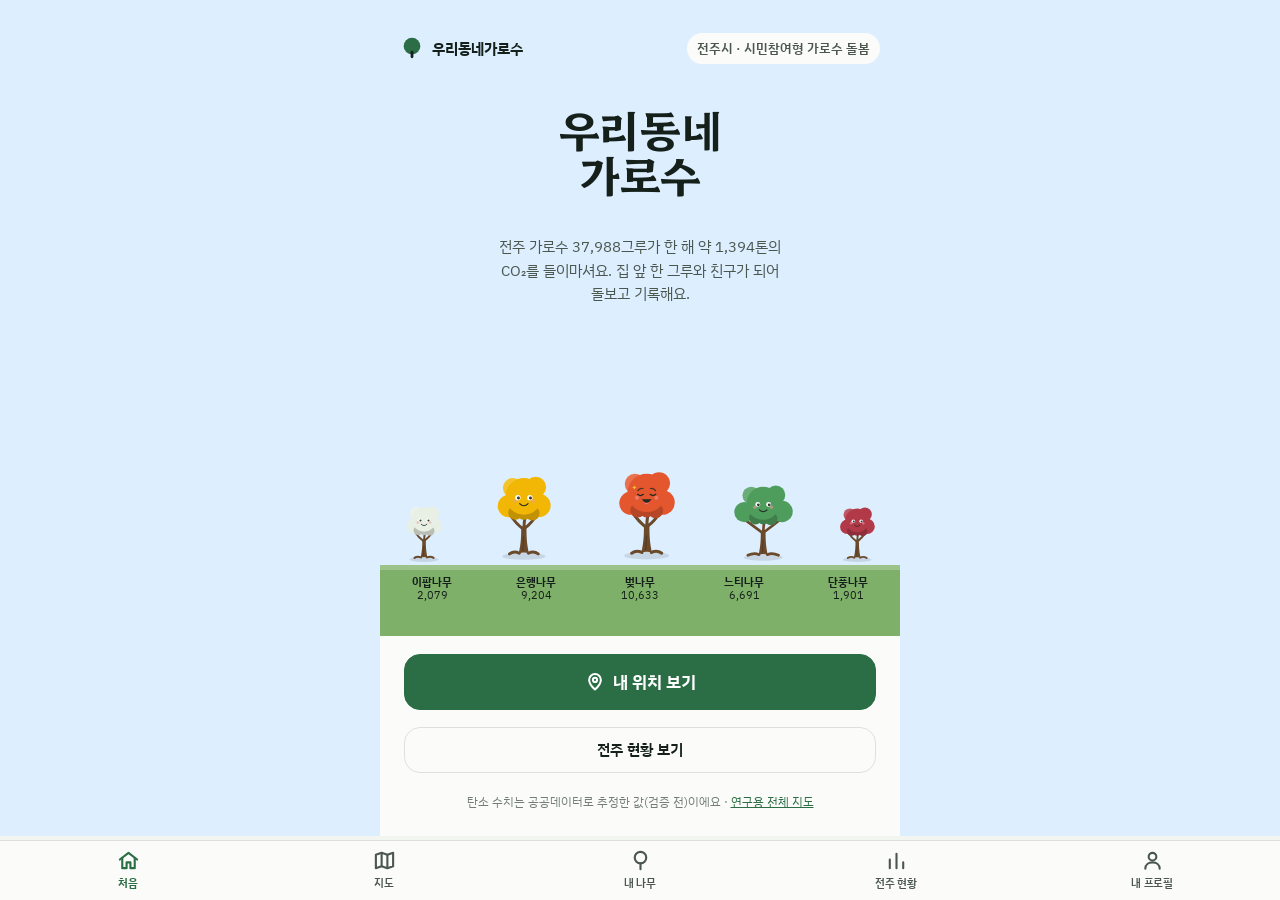
==== commit a489acbc: "Merge branch 'feat/search' into integrate # Conflicts: #	README.md #	docs/data/places.json #	docs/js" ====
--- a/docs/index.html
+++ b/docs/index.html
@@ -13,13 +13,13 @@
 <link rel="stylesheet" href="styles.css">
 <link rel="stylesheet" href="home.css">
 <link rel="stylesheet" href="design.css">
-<link rel="stylesheet" href="register.css">
+<link rel="stylesheet" href="search.css">
 </head>
 <body class="app intro-mode">
 <header class="topbar" id="topbar">
   <button type="button" class="back-btn" id="backBtn" aria-label="뒤로 가기">‹ <span>뒤로</span></button>
   <span class="topbar-title" id="topbarTitle"></span>
-  <a class="home-btn" href="#intro" aria-label="처음 화면">처음</a>
+  <span class="topbar-end" aria-hidden="true"></span>
 </header>
 <main id="main">
   <section id="s-intro" class="screen" aria-label="시작 화면">
@@ -28,6 +28,7 @@
   <section id="s-city" class="screen" hidden aria-label="전주 가로수 현황"></section>
   <section id="s-map" class="screen map-screen" hidden aria-label="지도에서 가로수 찾기"></section>
   <section id="s-sns" class="screen" hidden aria-label="내 나무"></section>
+  <section id="s-profile" class="screen" hidden aria-label="내 프로필"></section>
   <section id="s-tree" class="screen" hidden aria-label="나무 프로필"></section>
   <section id="s-chat" class="screen" hidden aria-label="나무와 대화"></section>
   <section id="s-group" class="screen" hidden aria-label="공동보호자 대화"></section>
@@ -36,9 +37,11 @@
 </main>
 
 <nav class="tabbar" aria-label="화면">
+  <a href="#intro" data-screen="intro" aria-current="false"><svg viewBox="0 0 24 24" fill="none" stroke="currentColor" stroke-width="2.2" stroke-linecap="round" stroke-linejoin="round" aria-hidden="true"><path d="M3 11l9-7 9 7"/><path d="M5.5 9.5V20h4.5v-6h4v6h4.5V9.5"/></svg>처음</a>
   <a href="#map" data-screen="map" aria-current="false"><svg viewBox="0 0 24 24" fill="none" stroke="currentColor" stroke-width="2.2" stroke-linejoin="round" aria-hidden="true"><path d="M3 6l6-2 6 2 6-2v14l-6 2-6-2-6 2z"/><path d="M9 4v14M15 6v14"/></svg>지도</a>
   <a href="#sns" data-screen="sns" aria-current="false"><svg viewBox="0 0 24 24" fill="none" stroke="currentColor" stroke-width="2.2" stroke-linecap="round" aria-hidden="true"><circle cx="12" cy="9" r="6"/><path d="M12 15v6"/></svg>내 나무</a>
   <a href="#city" data-screen="city" aria-current="false"><svg viewBox="0 0 24 24" fill="none" stroke="currentColor" stroke-width="2.2" stroke-linecap="round" aria-hidden="true"><path d="M5 20V11M12 20V5M19 20v-6"/></svg>전주 현황</a>
+  <a href="#profile" data-screen="profile" aria-current="false"><svg viewBox="0 0 24 24" fill="none" stroke="currentColor" stroke-width="2.2" stroke-linecap="round" aria-hidden="true"><circle cx="12" cy="8" r="4"/><path d="M4.5 20.5c0-4.1 3.4-6.5 7.5-6.5s7.5 2.4 7.5 6.5"/></svg>내 프로필</a>
 </nav>
 <div id="toast" role="status" hidden></div>
 
--- a/docs/search.css
+++ b/docs/search.css
@@ -0,0 +1,21 @@
+/* 검색 자동완성 드롭다운(js/search.js). design.css 위에 얹는다 */
+.ac-host { position: relative; }
+.map-top:has(.ac-list:not([hidden])) { z-index: 6; }
+.ac-list { position: absolute; top: calc(100% + 6px); left: 0; right: -56px; margin: 0; padding: 6px 0 4px; list-style: none; background: var(--surface); border-radius: var(--r-sm); box-shadow: var(--shadow-float); max-height: min(56vh, 440px); overflow-y: auto; overscroll-behavior: contain; z-index: 6; }
+.ac-list[hidden] { display: none; }
+.ac-head { padding: 6px 14px 4px; font-size: 12.5px; font-weight: 600; color: var(--ink-2); }
+.ac-item { display: flex; align-items: center; gap: 10px; min-height: 52px; padding: 6px 14px; cursor: pointer; -webkit-tap-highlight-color: transparent; }
+.ac-item + .ac-item { border-top: 1px solid var(--line); }
+.ac-item[aria-selected="true"], .ac-item:hover { background: var(--accent-soft); }
+.ac-kind { flex: 0 0 auto; min-width: 46px; text-align: center; font-size: 11.5px; font-weight: 700; line-height: 1; padding: 5px 7px; border-radius: 999px; background: var(--bg); color: var(--ink-2); white-space: nowrap; }
+.ac-kind[data-kind="dong"], .ac-kind[data-kind="jibun"], .ac-kind[data-kind="gu"] { background: var(--accent-soft); color: var(--accent); }
+.ac-kind[data-kind="apt"] { background: color-mix(in srgb, var(--warning) 22%, var(--surface)); color: var(--ink); }
+.ac-kind[data-kind="poi"] { background: color-mix(in srgb, #4a7fd0 18%, var(--surface)); color: var(--ink); }
+.ac-kind[data-kind="search"], .ac-kind[data-kind="addr"] { background: var(--ink); color: var(--bg); }
+.ac-txt { display: flex; flex-direction: column; gap: 2px; min-width: 0; flex: 1 1 auto; }
+.ac-name { font-size: 15px; font-weight: 600; color: var(--ink); white-space: nowrap; overflow: hidden; text-overflow: ellipsis; }
+.ac-name mark { background: none; color: var(--accent); font-weight: 800; }
+.ac-sub { font-size: 12.5px; color: var(--muted); white-space: nowrap; overflow: hidden; text-overflow: ellipsis; }
+.ac-action .ac-name { font-weight: 600; color: var(--ink-2); }
+.ac-src { padding: 6px 14px 2px; font-size: 10.5px; color: var(--muted); border-top: 1px solid var(--line); }
+.sheet-d .outside-note { margin: 0; font-size: 13px; line-height: 1.5; background: var(--accent-soft); border-radius: var(--r-sm); padding: 8px 12px; color: var(--ink); }
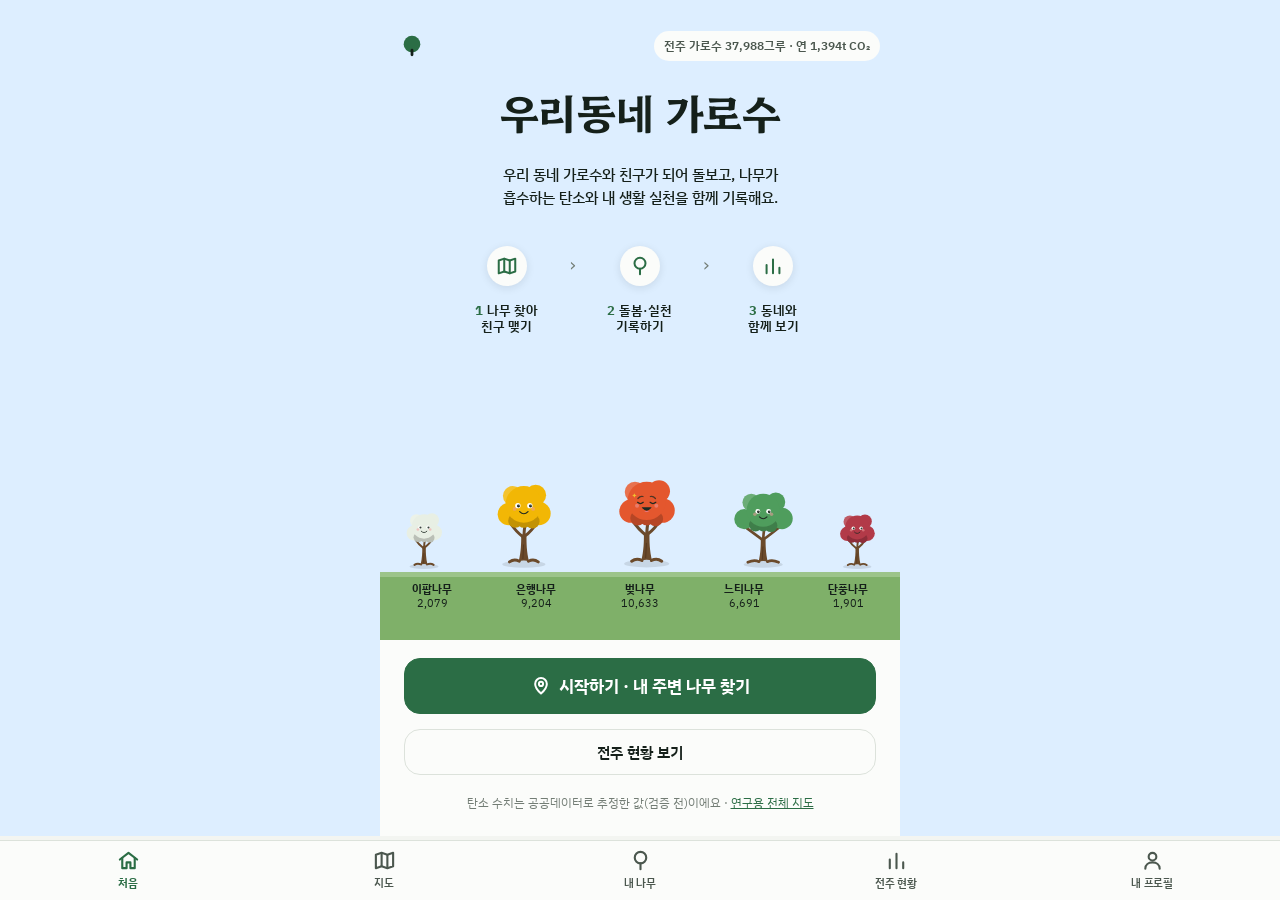
==== commit 2372138b: "처음 쓰는 사람 안내와 과업 찾기 개선(사용성 평가 파일럿 반영) - 인트로: 서비스 한 문장 설명, 할 수 있는 일 3가지(탭 아이콘과 같은 아이콘), '시작하기 · 내 주변 나" ====
--- a/docs/index.html
+++ b/docs/index.html
@@ -14,6 +14,9 @@
 <link rel="stylesheet" href="home.css">
 <link rel="stylesheet" href="design.css">
 <link rel="stylesheet" href="search.css">
+<link rel="stylesheet" href="register.css">
+<link rel="stylesheet" href="camera.css">
+<link rel="stylesheet" href="guide.css">
 </head>
 <body class="app intro-mode">
 <header class="topbar" id="topbar">
--- a/docs/register.css
+++ b/docs/register.css
@@ -0,0 +1,60 @@
+/* 시민 직접 나무 등록(docs/js/register.js) */
+.user-reg-bar { display: flex; justify-content: flex-end; align-items: center; gap: 6px; pointer-events: none !important; }
+.user-reg-bar > * { pointer-events: auto; }
+.user-reg-btn { display: inline-flex; align-items: center; gap: 6px; height: 40px; padding: 0 14px; border: 0; border-radius: 999px; background: var(--accent); color: var(--accent-ink); font: inherit; font-size: 14px; font-weight: 700; box-shadow: var(--shadow-float); cursor: pointer; }
+.user-reg-btn svg { width: 18px; height: 18px; }
+.user-legend { display: inline-flex; align-items: center; gap: 5px; font-size: 12px; font-weight: 600; color: var(--ink); background: var(--surface); padding: 5px 9px; border-radius: 999px; box-shadow: 0 2px 8px rgba(21, 32, 26, 0.10); margin-right: auto; }
+.user-legend[hidden] { display: none; }
+.user-legend i { width: 10px; height: 10px; border-radius: 50%; border: 3px solid var(--accent); background: #fff; box-sizing: border-box; display: inline-block; }
+.user-reg-top { display: none; gap: 8px; align-items: center; min-width: 0; }
+body.user-registering .map-top > :not(.user-reg-top) { display: none !important; }
+body.user-registering .user-reg-top { display: flex; }
+.sheet-d.user-tall { max-height: 78%; }
+.user-pin { width: 30px; height: 40px; cursor: grab; touch-action: none; }
+.user-pin span { display: block; width: 30px; height: 30px; border-radius: 50% 50% 50% 0; transform: rotate(-45deg); background: #1B64DA; border: 3px solid #fff; box-shadow: 0 2px 8px rgba(0, 0, 0, 0.35); box-sizing: border-box; }
+.user-steps { display: flex; gap: 4px; list-style: none; margin: 0; padding: 0; }
+.user-steps li { flex: 1 1 0; text-align: center; font-size: 12px; font-weight: 600; color: var(--muted); border-top: 3px solid var(--line); padding-top: 4px; }
+.user-steps li.done { color: var(--ink-2); border-color: var(--accent-soft); }
+.user-steps li.now { color: var(--accent); border-color: var(--accent); }
+.user-status { margin: 0; font-size: 15px; display: flex; flex-wrap: wrap; align-items: center; gap: 4px 8px; }
+.user-status.warn, .sheet-d .warn, .user-ai .warn { color: var(--serious); }
+.user-status .sub { flex-basis: 100%; font-size: 13px; }
+.sheet-d .caption.left { text-align: left; font-size: 12.5px; line-height: 1.5; }
+.note-box.warn { background: color-mix(in srgb, var(--serious) 14%, var(--surface)); }
+.note-box .btn { margin-top: 4px; }
+.spinner { width: 14px; height: 14px; border-radius: 50%; border: 2px solid var(--line); border-top-color: var(--accent); animation: user-spin 0.8s linear infinite; display: inline-block; }
+@keyframes user-spin { to { transform: rotate(360deg); } }
+.user-nav { display: grid; grid-template-columns: 1fr 2fr; gap: 8px; margin-top: 2px; }
+.user-nav .btn.big { justify-content: center; height: 50px; }
+.user-nav > span:empty { display: block; }
+.user-photo-row { display: grid; grid-template-columns: 1fr 1fr; gap: 8px; }
+.user-file { justify-content: center; cursor: pointer; position: relative; }
+.user-photo { width: 100%; max-height: 220px; object-fit: cover; border-radius: var(--r-sm); background: var(--bg); }
+.user-photo.empty { height: 120px; display: grid; place-items: center; color: var(--muted); font-size: 13px; }
+.user-photo.card { max-height: 180px; }
+.user-ai { background: var(--bg); border-radius: var(--r-sm); padding: 10px 12px; display: grid; gap: 8px; }
+.user-ai .k { font-size: 13px; font-weight: 700; color: var(--ink); }
+.user-ai p { margin: 0; }
+.user-ai progress { width: 100%; height: 8px; accent-color: var(--accent); }
+.user-ai .row .btn.small { height: 32px; }
+.user-ai-top { display: grid; gap: 6px; }
+.user-ai-pick { display: grid; grid-template-columns: 26px 1fr auto; grid-template-rows: auto auto; align-items: center; gap: 0 8px; text-align: left; border: 1.5px solid var(--line); background: var(--surface); color: var(--ink); border-radius: var(--r-sm); padding: 8px 10px; font: inherit; cursor: pointer; }
+.user-ai-pick .rank { grid-row: 1 / 3; width: 24px; height: 24px; border-radius: 50%; background: var(--accent-soft); display: grid; place-items: center; font-size: 13px; font-weight: 700; }
+.user-ai-pick .pct { font-weight: 700; color: var(--accent); }
+.user-ai-pick .sub { grid-column: 2 / 4; font-size: 12px; color: var(--ink-2); }
+.user-ai-pick[aria-pressed="true"], .user-sp[aria-pressed="true"] { border-color: var(--accent); background: var(--accent-soft); }
+.user-sp-grid { display: grid; grid-template-columns: repeat(auto-fill, minmax(92px, 1fr)); gap: 6px; }
+.user-sp { display: grid; justify-items: center; gap: 2px; border: 1.5px solid var(--line); background: var(--surface); color: var(--ink); border-radius: var(--r-sm); padding: 6px 4px 8px; font: inherit; font-size: 13px; cursor: pointer; min-width: 0; }
+.user-sp .av { width: 52px; height: 52px; border-radius: 50%; overflow: hidden; display: grid; place-items: end center; }
+.user-sp .av svg { width: 150%; height: auto; margin-bottom: -18%; }
+.user-sp b { font-weight: 600; white-space: nowrap; overflow: hidden; text-overflow: ellipsis; max-width: 100%; }
+.user-sp .sub { font-size: 11px; color: var(--muted); }
+.user-dbh { margin: 0; font-size: 14px; }
+.user-share:empty { display: none; }
+.user-check { display: flex; gap: 10px; align-items: flex-start; font-size: 14px; cursor: pointer; }
+.user-check input { width: 20px; height: 20px; margin-top: 2px; flex: 0 0 auto; accent-color: var(--accent); }
+.user-check .sub { display: block; font-size: 12.5px; color: var(--ink-2); line-height: 1.5; margin-top: 2px; }
+.user-reg-cta { display: flex; justify-content: space-between; align-items: center; gap: 8px; border-top: 1px solid var(--line); padding-top: 10px; font-size: 13.5px; color: var(--ink-2); }
+.row-tree.user .av { box-shadow: inset 0 0 0 3px var(--accent); }
+.badge.user { background: #fff; color: var(--ink); border: 2px solid var(--accent); }
+@media (prefers-color-scheme: dark) { .badge.user { background: var(--surface); } .user-legend i { background: var(--surface); } }
--- a/docs/camera.css
+++ b/docs/camera.css
@@ -0,0 +1,29 @@
+/* 사진 바로 찍기(js/camera.js) */
+.cam-dialog { border: 0; padding: 0; margin: 0; width: 100vw; height: 100dvh; max-width: none; max-height: none; background: #000; color: #fff; display: flex; flex-direction: column; }
+.cam-dialog:not([open]) { display: none; }
+.cam-dialog::backdrop { background: #000; }
+.cam-top { display: flex; align-items: center; gap: 12px; padding: calc(10px + env(safe-area-inset-top)) 16px 10px; font-size: 16px; }
+.cam-close { width: 40px; height: 40px; border-radius: 50%; border: 0; background: rgba(255, 255, 255, 0.16); color: #fff; font-size: 18px; cursor: pointer; }
+.cam-stage { flex: 1; min-height: 0; position: relative; display: flex; align-items: center; justify-content: center; overflow: hidden; }
+.cam-video, .cam-still { width: 100%; height: 100%; object-fit: contain; background: #000; }
+.cam-video[hidden], .cam-still[hidden] { display: none; }
+.cam-bottom { padding: 12px 16px calc(18px + env(safe-area-inset-bottom)); display: grid; gap: 12px; }
+.cam-status { margin: 0; text-align: center; font-size: 14px; color: rgba(255, 255, 255, 0.85); }
+.cam-row { display: grid; grid-template-columns: 1fr auto 1fr; align-items: center; justify-items: center; gap: 12px; }
+.cam-row[hidden] { display: none; }
+.cam-row.review, .cam-row.fallback { grid-template-columns: 1fr 1fr; justify-items: stretch; }
+.cam-shutter { width: 72px; height: 72px; border-radius: 50%; border: 5px solid #fff; background: #fff; box-shadow: inset 0 0 0 4px #000; cursor: pointer; }
+.cam-shutter:disabled { opacity: 0.4; }
+.cam-shutter:active { transform: scale(0.94); }
+.cam-side { width: 48px; height: 48px; border-radius: 50%; border: 0; background: rgba(255, 255, 255, 0.16); color: #fff; font-size: 20px; cursor: pointer; }
+.cam-side[hidden] { visibility: hidden; display: block; }
+
+/* 사진 입력 칸(활동 기록) */
+.photo-field { display: grid; gap: 8px; }
+.photo-label { font-size: 14px; font-weight: 600; }
+.photo-buttons { display: grid; grid-template-columns: 1fr 1fr; gap: 8px; }
+.photo-buttons .btn { justify-content: center; }
+.photo-preview { position: relative; justify-self: start; }
+.photo-preview[hidden] { display: none; }
+.photo-preview img { display: block; max-width: 160px; max-height: 160px; border-radius: 10px; object-fit: cover; }
+.photo-clear { position: absolute; top: 4px; right: 4px; width: 28px; height: 28px; border-radius: 50%; border: 0; background: rgba(0, 0, 0, 0.6); color: #fff; cursor: pointer; }
--- a/docs/guide.css
+++ b/docs/guide.css
@@ -0,0 +1,83 @@
+/* 처음 쓰는 사람 안내·과업 찾기 개선(docs/js/guide.js, 사용성 평가 파일럿 반영). design.css 위에 얹는다 */
+
+/* 인트로: 서비스 한 문장 + 할 수 있는 일 3가지 + 시작 버튼이 320×640에서도 스크롤 없이 */
+.intro-title { font-size: clamp(30px, 9.6vw, 42px); margin-top: 18px; white-space: nowrap; }
+.intro-lede { font-size: 15px; line-height: 1.5; max-width: 330px; margin: 10px auto 0; padding: 0 16px; color: var(--ink); font-weight: 500; }
+.intro-steps { list-style: none; margin: 16px auto 0; padding: 0 12px; display: grid; grid-template-columns: repeat(3, minmax(0, 1fr)); gap: 4px; max-width: 420px; width: 100%; box-sizing: border-box; }
+.intro-steps li { position: relative; display: grid; justify-items: center; gap: 5px; font-size: 12.5px; line-height: 1.3; color: var(--ink); font-weight: 600; }
+.intro-steps li + li::before { content: "›"; position: absolute; left: -6px; top: 9px; font-size: 18px; line-height: 1; color: var(--muted); font-weight: 400; }
+.intro-steps .g-ico { width: 40px; height: 40px; border-radius: 50%; background: var(--surface); color: var(--accent); display: grid; place-items: center; box-shadow: 0 2px 8px rgba(21, 32, 26, 0.10); }
+.intro-steps .g-ico svg { width: 22px; height: 22px; }
+.intro-steps .g-txt b { color: var(--accent); margin-right: 1px; }
+.intro-pill { font-size: 12px; }
+@media (max-width: 360px) { .intro-pill { font-size: 11px; padding: 5px 8px; } .intro-brand { font-size: 14px; } }
+/* 낮은 화면(320×640 등): 그림과 여백을 줄여 시작 버튼까지 한 화면에 */
+@media (max-height: 720px) {
+  .intro-inner { padding-top: 12px; }
+  .intro-title { margin-top: 10px; font-size: clamp(28px, 9vw, 36px); }
+  .intro-lede { font-size: 14px; margin-top: 6px; }
+  .intro-steps { margin-top: 10px; }
+  .intro-steps .g-ico { width: 34px; height: 34px; }
+  .intro-steps .g-ico svg { width: 19px; height: 19px; }
+  .intro-steps li { font-size: 12px; gap: 3px; }
+  .skyline { margin-top: 6px; }
+  .intro-panel { padding-top: 12px; gap: 6px; }
+  .intro-panel .btn.big { height: 50px; }
+  .intro-panel .btn.big.ghost { height: 40px; }
+  .intro-ground { padding: 4px 0 5px; font-size: 10.5px; }
+}
+
+/* 도움말 버튼: 상단바 오른쪽, 지도 위('나무 등록' 옆) */
+.topbar-end { justify-self: end; display: flex; }
+.help-btn { border: 0; background: transparent; color: var(--accent); font: inherit; font-size: 13.5px; font-weight: 600; display: inline-flex; align-items: center; gap: 3px; padding: 8px 6px; border-radius: 8px; cursor: pointer; }
+.help-btn:hover { background: var(--accent-soft); }
+.help-btn .g-ico, .map-help .g-ico { display: inline-grid; place-items: center; }
+.help-btn svg { width: 20px; height: 20px; }
+.map-help { width: 40px; height: 40px; border: 0; border-radius: 50%; background: var(--surface); color: var(--accent); box-shadow: var(--shadow-float); display: inline-grid; place-items: center; cursor: pointer; padding: 0; flex: 0 0 auto; pointer-events: auto; }
+.map-top > .map-help { justify-self: end; }
+.map-help svg { width: 22px; height: 22px; }
+
+/* 안내·도움말 창 */
+.guide-dialog .dialog-form { gap: 12px; }
+.guide-dialog .eyebrow { margin: 0 0 -6px; }
+.guide-dialog h3 { font-size: 15px; font-family: var(--font-body); font-weight: 700; margin-top: 4px; }
+.guide-steps { list-style: none; margin: 0; padding: 0; display: grid; gap: 10px; }
+.guide-steps li { display: flex; gap: 12px; align-items: flex-start; }
+.guide-steps .g-ico { flex: 0 0 auto; width: 38px; height: 38px; border-radius: 50%; background: var(--accent-soft); color: var(--accent); display: grid; place-items: center; }
+.guide-steps .g-ico svg { width: 20px; height: 20px; }
+.guide-steps b { font-size: 15px; }
+.guide-steps p { margin: 1px 0 0; font-size: 13.5px; color: var(--ink-2); line-height: 1.45; }
+.guide-dialog .btn.big { width: 100%; display: flex; gap: 8px; }
+.guide-dialog .btn.big .g-ico { display: inline-grid; }
+.guide-dialog .btn.big svg { width: 20px; height: 20px; }
+.guide-foot { align-items: center; }
+.link-btn { border: 0; background: transparent; color: var(--ink-2); font: inherit; font-size: 13.5px; text-decoration: underline; text-underline-offset: 3px; padding: 8px 4px; cursor: pointer; }
+.guide-tabs { list-style: none; margin: 0; padding: 0; display: grid; gap: 6px; }
+.guide-tabs a { display: grid; grid-template-columns: 34px minmax(0, 1fr); column-gap: 10px; align-items: center; padding: 8px 10px; border-radius: 12px; background: var(--bg); color: var(--ink); text-decoration: none; }
+.guide-tabs .g-ico { grid-row: span 2; width: 34px; height: 34px; border-radius: 50%; background: var(--surface); color: var(--accent); display: grid; place-items: center; }
+.guide-tabs .g-ico svg { width: 19px; height: 19px; }
+.guide-tabs b { font-size: 14.5px; }
+.guide-tabs span:not(.g-ico) { font-size: 12.5px; color: var(--ink-2); }
+
+/* 지도 빈 시트의 다음 행동 */
+.sheet-d > .btn.big { display: flex; gap: 8px; width: 100%; }
+.sheet-d > .btn.big svg { width: 20px; height: 20px; }
+
+/* 전주 현황: 전주 가로수 전체 연간 흡수량을 맨 위 큰 타일로(오늘 흡수량과 구분) */
+.annual-hero { background: var(--accent); color: var(--accent-ink); border-radius: 16px; padding: 16px 18px 14px; display: grid; gap: 2px; }
+.annual-hero .k { font-size: 14px; font-weight: 700; display: flex; align-items: center; gap: 6px; flex-wrap: wrap; }
+.annual-hero .est { font-size: 11.5px; font-weight: 600; border: 1px solid currentColor; border-radius: 999px; padding: 0 7px; opacity: 0.9; }
+.annual-hero .v { font-family: var(--font-display); font-size: clamp(38px, 12vw, 52px); font-weight: 650; line-height: 1.1; }
+.annual-hero .v small { font-family: var(--font-body); font-size: 15px; font-weight: 600; margin-left: 6px; }
+.annual-hero .sub { color: inherit; opacity: 0.88; font-size: 12.5px; }
+
+/* 나무 프로필: 자주 하는 행동 한 줄 */
+.quick-row { display: grid; grid-template-columns: repeat(4, minmax(0, 1fr)); gap: 8px; }
+.quick { display: grid; justify-items: center; align-content: center; gap: 2px; min-height: 62px; padding: 8px 2px; border: 1.5px solid var(--line); border-radius: 14px; background: var(--surface); color: var(--ink); font: inherit; font-size: 13px; font-weight: 600; text-decoration: none; cursor: pointer; white-space: nowrap; }
+.quick span { font-size: 21px; line-height: 1.1; }
+.quick.primary { background: var(--accent); border-color: var(--accent); color: var(--accent-ink); }
+.quick:hover { border-color: var(--accent); }
+@media (max-width: 350px) { .quick { font-size: 12px; letter-spacing: -0.02em; } }
+.actions.more { margin-top: -4px; }
+.actions.more .btn { height: 34px; font-size: 13.5px; }
+.empty-next { display: flex; justify-content: center; margin-top: -12px; }
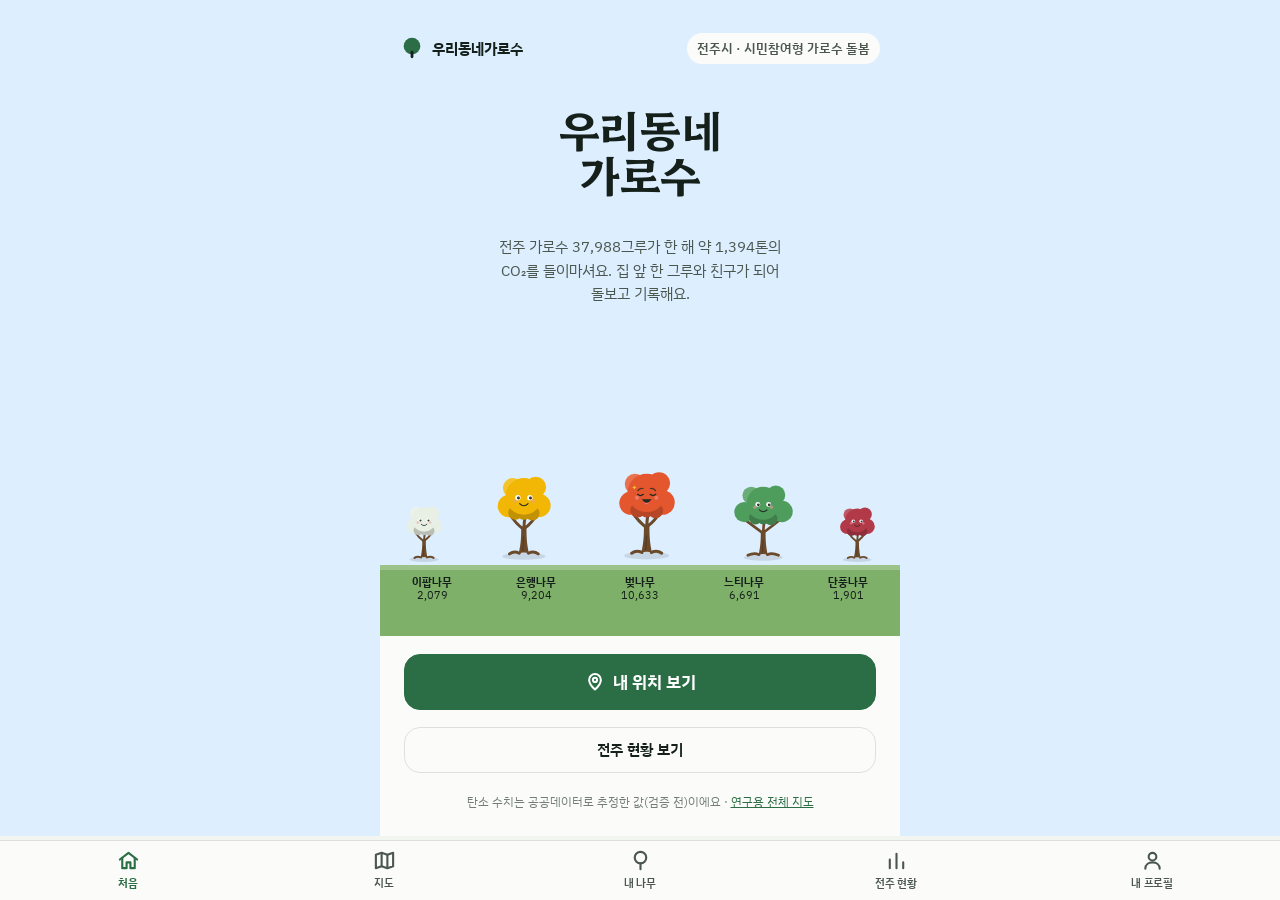
==== commit 91644a26: "Merge branch 'fix/records' into integrate2" ====
--- a/docs/index.html
+++ b/docs/index.html
@@ -16,7 +16,7 @@
 <link rel="stylesheet" href="search.css">
 <link rel="stylesheet" href="register.css">
 <link rel="stylesheet" href="camera.css">
-<link rel="stylesheet" href="guide.css">
+<link rel="stylesheet" href="records.css">
 </head>
 <body class="app intro-mode">
 <header class="topbar" id="topbar">
--- a/docs/records.css
+++ b/docs/records.css
@@ -0,0 +1,17 @@
+/* 기록: 나무 메모(관찰 일기), 실천 사진 인증, 감축량 '추정' 도움말 (docs/js/records.js) */
+.post.memo { border-style: dashed; border-color: color-mix(in srgb, var(--warning) 55%, var(--line)); background: color-mix(in srgb, var(--warning) 6%, var(--surface)); }
+.post .memo-text { white-space: pre-wrap; overflow-wrap: anywhere; font-size: 14.5px; line-height: 1.55; }
+.badge.memo { background: color-mix(in srgb, var(--warning) 30%, var(--surface)); color: var(--ink); }
+.badge.proof { background: #1f5f8b; color: #fff; }
+.memo-tools { margin-left: auto; display: inline-flex; gap: 6px; }
+.memo-tools .btn.small { height: 28px; padding: 0 10px; font-size: 12.5px; box-shadow: none; }
+.memo-del { justify-self: start; }
+.feed-filter { display: flex; flex-wrap: wrap; gap: 6px; margin: -4px 0 10px; }
+.feed-filter .chip[aria-pressed="true"] { background: var(--accent); color: var(--accent-ink); border-color: var(--accent); }
+.proof-sum { display: flex; flex-wrap: wrap; align-items: center; gap: 6px; font-size: 13px; color: var(--ink-2); margin: -4px 0 8px; }
+.est-info { border: 0; background: transparent; color: var(--accent); font: inherit; font-size: 12.5px; font-weight: 600; padding: 4px 2px; cursor: pointer; text-decoration: underline; text-underline-offset: 3px; }
+.est-help p { margin: 0; }
+.est-help .est-lead { font-weight: 600; }
+.est-compare { display: grid; gap: 4px; margin: 0; }
+.est-compare dt { font-weight: 600; margin-top: 6px; }
+.est-compare dd { margin: 0; color: var(--ink-2); font-size: 14px; }
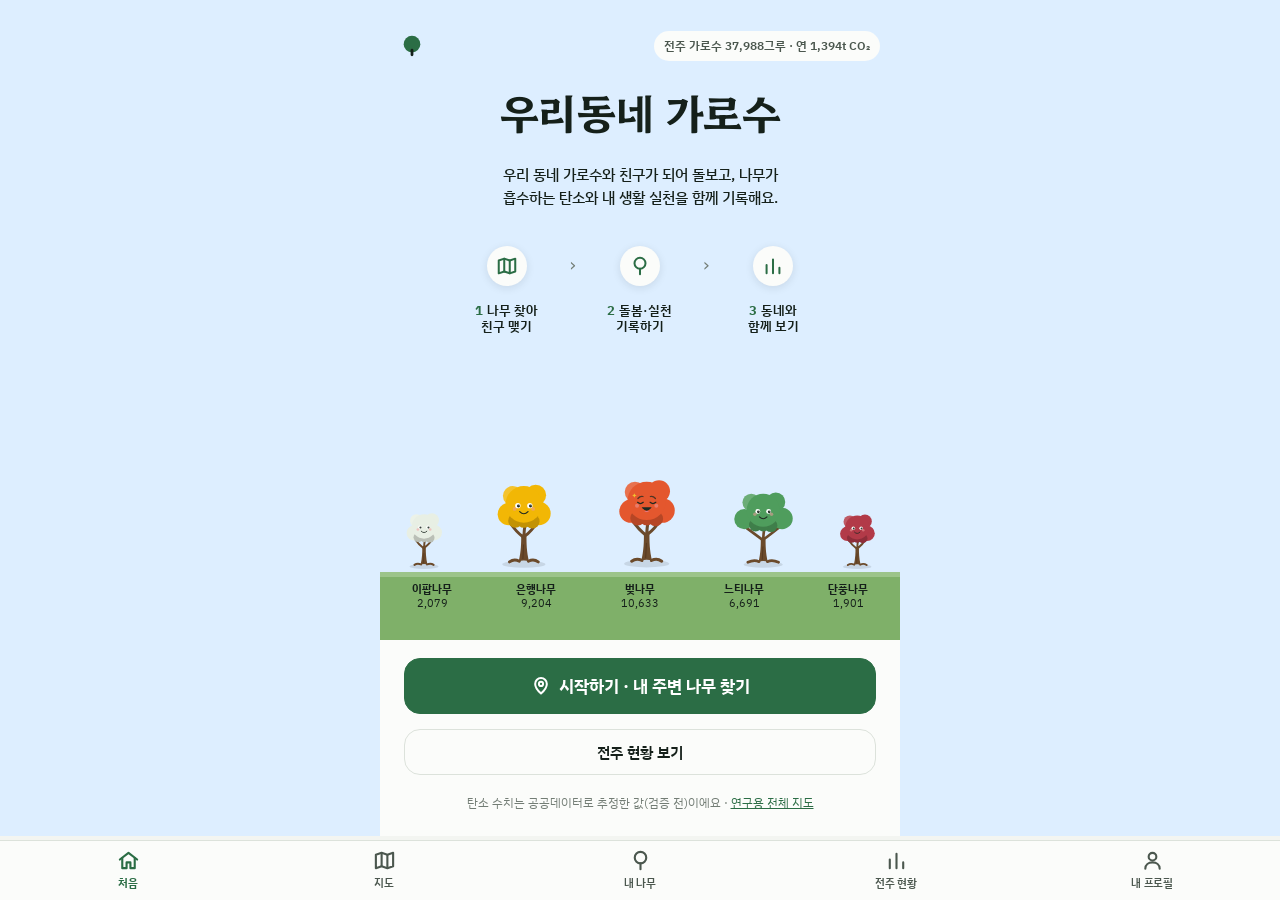
==== commit f47b5ce9: "Merge branch 'fix/onboard' into integrate2 # Conflicts: #	docs/index.html #	docs/js/home.js" ====
--- a/docs/index.html
+++ b/docs/index.html
@@ -17,6 +17,7 @@
 <link rel="stylesheet" href="register.css">
 <link rel="stylesheet" href="camera.css">
 <link rel="stylesheet" href="records.css">
+<link rel="stylesheet" href="guide.css">
 </head>
 <body class="app intro-mode">
 <header class="topbar" id="topbar">
--- a/docs/guide.css
+++ b/docs/guide.css
@@ -0,0 +1,83 @@
+/* 처음 쓰는 사람 안내·과업 찾기 개선(docs/js/guide.js, 사용성 평가 파일럿 반영). design.css 위에 얹는다 */
+
+/* 인트로: 서비스 한 문장 + 할 수 있는 일 3가지 + 시작 버튼이 320×640에서도 스크롤 없이 */
+.intro-title { font-size: clamp(30px, 9.6vw, 42px); margin-top: 18px; white-space: nowrap; }
+.intro-lede { font-size: 15px; line-height: 1.5; max-width: 330px; margin: 10px auto 0; padding: 0 16px; color: var(--ink); font-weight: 500; }
+.intro-steps { list-style: none; margin: 16px auto 0; padding: 0 12px; display: grid; grid-template-columns: repeat(3, minmax(0, 1fr)); gap: 4px; max-width: 420px; width: 100%; box-sizing: border-box; }
+.intro-steps li { position: relative; display: grid; justify-items: center; gap: 5px; font-size: 12.5px; line-height: 1.3; color: var(--ink); font-weight: 600; }
+.intro-steps li + li::before { content: "›"; position: absolute; left: -6px; top: 9px; font-size: 18px; line-height: 1; color: var(--muted); font-weight: 400; }
+.intro-steps .g-ico { width: 40px; height: 40px; border-radius: 50%; background: var(--surface); color: var(--accent); display: grid; place-items: center; box-shadow: 0 2px 8px rgba(21, 32, 26, 0.10); }
+.intro-steps .g-ico svg { width: 22px; height: 22px; }
+.intro-steps .g-txt b { color: var(--accent); margin-right: 1px; }
+.intro-pill { font-size: 12px; }
+@media (max-width: 360px) { .intro-pill { font-size: 11px; padding: 5px 8px; } .intro-brand { font-size: 14px; } }
+/* 낮은 화면(320×640 등): 그림과 여백을 줄여 시작 버튼까지 한 화면에 */
+@media (max-height: 720px) {
+  .intro-inner { padding-top: 12px; }
+  .intro-title { margin-top: 10px; font-size: clamp(28px, 9vw, 36px); }
+  .intro-lede { font-size: 14px; margin-top: 6px; }
+  .intro-steps { margin-top: 10px; }
+  .intro-steps .g-ico { width: 34px; height: 34px; }
+  .intro-steps .g-ico svg { width: 19px; height: 19px; }
+  .intro-steps li { font-size: 12px; gap: 3px; }
+  .skyline { margin-top: 6px; }
+  .intro-panel { padding-top: 12px; gap: 6px; }
+  .intro-panel .btn.big { height: 50px; }
+  .intro-panel .btn.big.ghost { height: 40px; }
+  .intro-ground { padding: 4px 0 5px; font-size: 10.5px; }
+}
+
+/* 도움말 버튼: 상단바 오른쪽, 지도 위('나무 등록' 옆) */
+.topbar-end { justify-self: end; display: flex; }
+.help-btn { border: 0; background: transparent; color: var(--accent); font: inherit; font-size: 13.5px; font-weight: 600; display: inline-flex; align-items: center; gap: 3px; padding: 8px 6px; border-radius: 8px; cursor: pointer; }
+.help-btn:hover { background: var(--accent-soft); }
+.help-btn .g-ico, .map-help .g-ico { display: inline-grid; place-items: center; }
+.help-btn svg { width: 20px; height: 20px; }
+.map-help { width: 40px; height: 40px; border: 0; border-radius: 50%; background: var(--surface); color: var(--accent); box-shadow: var(--shadow-float); display: inline-grid; place-items: center; cursor: pointer; padding: 0; flex: 0 0 auto; pointer-events: auto; }
+.map-top > .map-help { justify-self: end; }
+.map-help svg { width: 22px; height: 22px; }
+
+/* 안내·도움말 창 */
+.guide-dialog .dialog-form { gap: 12px; }
+.guide-dialog .eyebrow { margin: 0 0 -6px; }
+.guide-dialog h3 { font-size: 15px; font-family: var(--font-body); font-weight: 700; margin-top: 4px; }
+.guide-steps { list-style: none; margin: 0; padding: 0; display: grid; gap: 10px; }
+.guide-steps li { display: flex; gap: 12px; align-items: flex-start; }
+.guide-steps .g-ico { flex: 0 0 auto; width: 38px; height: 38px; border-radius: 50%; background: var(--accent-soft); color: var(--accent); display: grid; place-items: center; }
+.guide-steps .g-ico svg { width: 20px; height: 20px; }
+.guide-steps b { font-size: 15px; }
+.guide-steps p { margin: 1px 0 0; font-size: 13.5px; color: var(--ink-2); line-height: 1.45; }
+.guide-dialog .btn.big { width: 100%; display: flex; gap: 8px; }
+.guide-dialog .btn.big .g-ico { display: inline-grid; }
+.guide-dialog .btn.big svg { width: 20px; height: 20px; }
+.guide-foot { align-items: center; }
+.link-btn { border: 0; background: transparent; color: var(--ink-2); font: inherit; font-size: 13.5px; text-decoration: underline; text-underline-offset: 3px; padding: 8px 4px; cursor: pointer; }
+.guide-tabs { list-style: none; margin: 0; padding: 0; display: grid; gap: 6px; }
+.guide-tabs a { display: grid; grid-template-columns: 34px minmax(0, 1fr); column-gap: 10px; align-items: center; padding: 8px 10px; border-radius: 12px; background: var(--bg); color: var(--ink); text-decoration: none; }
+.guide-tabs .g-ico { grid-row: span 2; width: 34px; height: 34px; border-radius: 50%; background: var(--surface); color: var(--accent); display: grid; place-items: center; }
+.guide-tabs .g-ico svg { width: 19px; height: 19px; }
+.guide-tabs b { font-size: 14.5px; }
+.guide-tabs span:not(.g-ico) { font-size: 12.5px; color: var(--ink-2); }
+
+/* 지도 빈 시트의 다음 행동 */
+.sheet-d > .btn.big { display: flex; gap: 8px; width: 100%; }
+.sheet-d > .btn.big svg { width: 20px; height: 20px; }
+
+/* 전주 현황: 전주 가로수 전체 연간 흡수량을 맨 위 큰 타일로(오늘 흡수량과 구분) */
+.annual-hero { background: var(--accent); color: var(--accent-ink); border-radius: 16px; padding: 16px 18px 14px; display: grid; gap: 2px; }
+.annual-hero .k { font-size: 14px; font-weight: 700; display: flex; align-items: center; gap: 6px; flex-wrap: wrap; }
+.annual-hero .est { font-size: 11.5px; font-weight: 600; border: 1px solid currentColor; border-radius: 999px; padding: 0 7px; opacity: 0.9; }
+.annual-hero .v { font-family: var(--font-display); font-size: clamp(38px, 12vw, 52px); font-weight: 650; line-height: 1.1; }
+.annual-hero .v small { font-family: var(--font-body); font-size: 15px; font-weight: 600; margin-left: 6px; }
+.annual-hero .sub { color: inherit; opacity: 0.88; font-size: 12.5px; }
+
+/* 나무 프로필: 자주 하는 행동 한 줄 */
+.quick-row { display: grid; grid-template-columns: repeat(4, minmax(0, 1fr)); gap: 8px; }
+.quick { display: grid; justify-items: center; align-content: center; gap: 2px; min-height: 62px; padding: 8px 2px; border: 1.5px solid var(--line); border-radius: 14px; background: var(--surface); color: var(--ink); font: inherit; font-size: 13px; font-weight: 600; text-decoration: none; cursor: pointer; white-space: nowrap; }
+.quick span { font-size: 21px; line-height: 1.1; }
+.quick.primary { background: var(--accent); border-color: var(--accent); color: var(--accent-ink); }
+.quick:hover { border-color: var(--accent); }
+@media (max-width: 350px) { .quick { font-size: 12px; letter-spacing: -0.02em; } }
+.actions.more { margin-top: -4px; }
+.actions.more .btn { height: 34px; font-size: 13.5px; }
+.empty-next { display: flex; justify-content: center; margin-top: -12px; }
